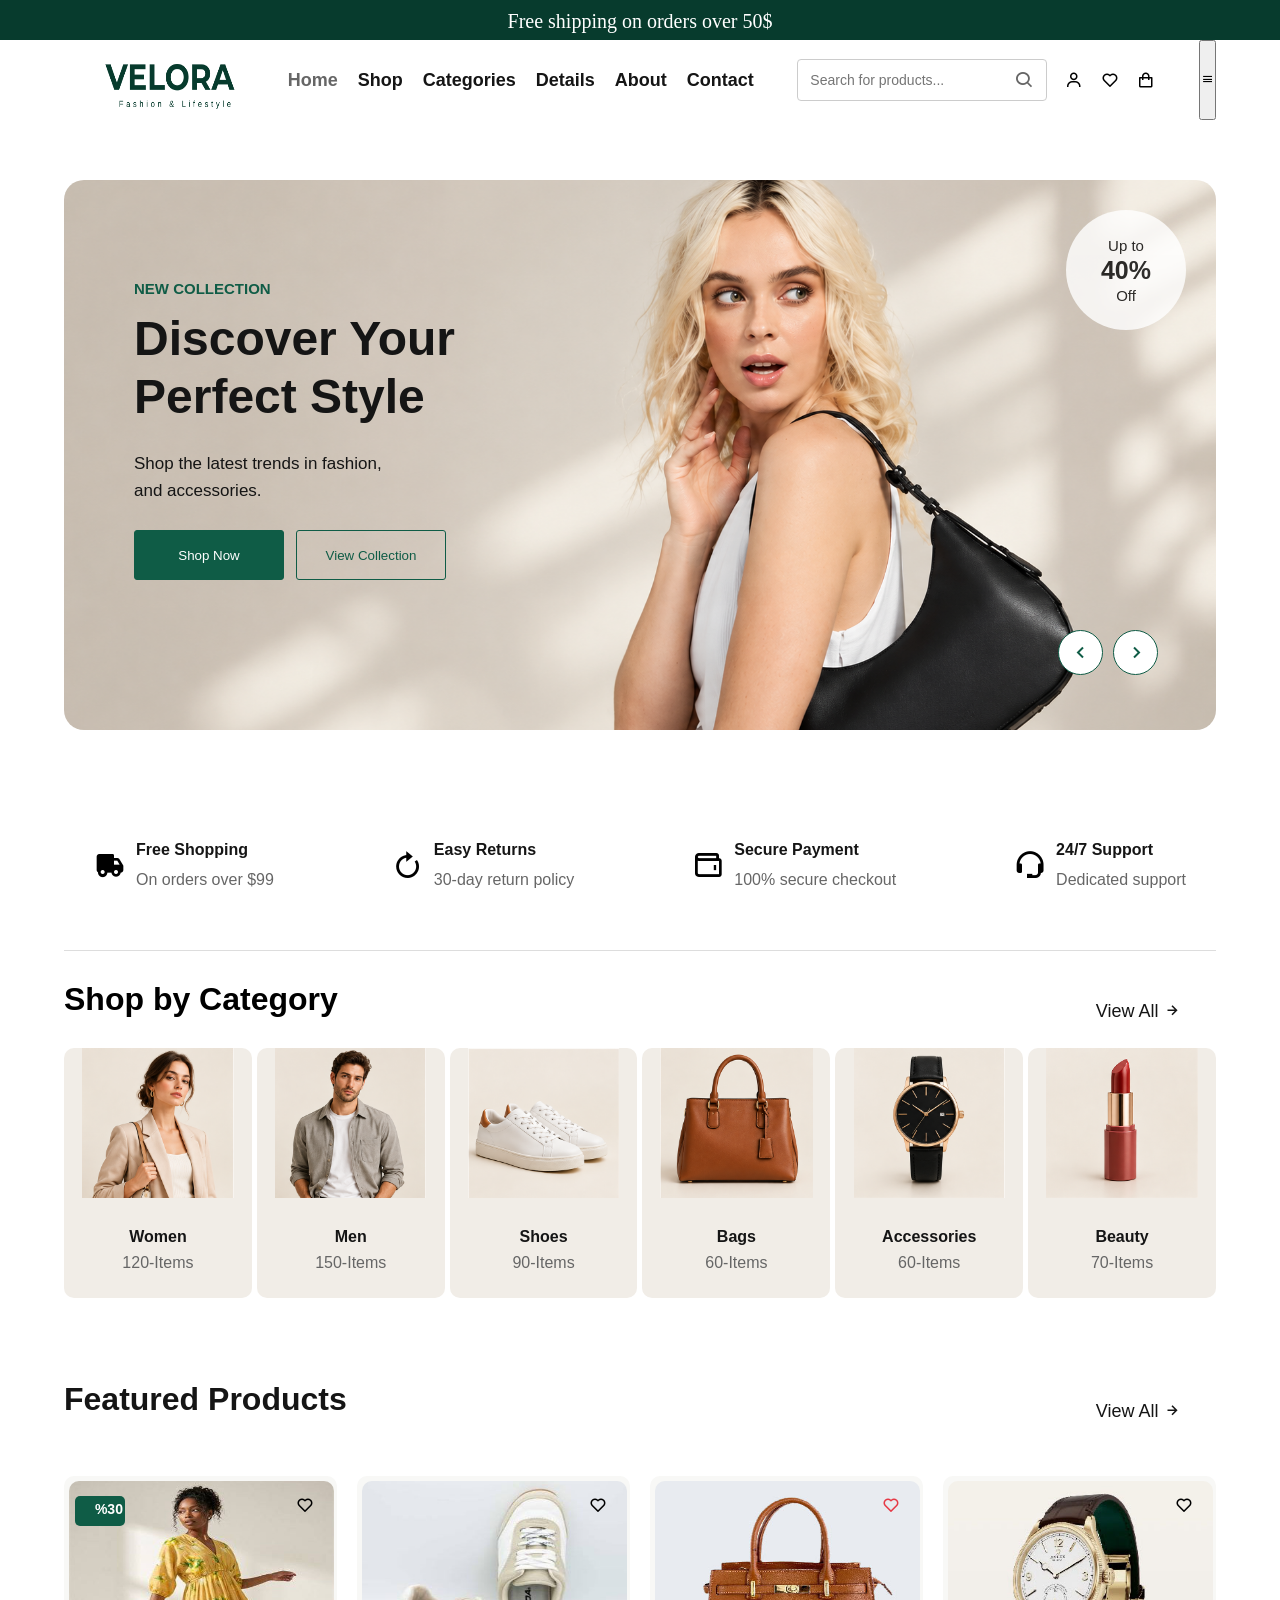
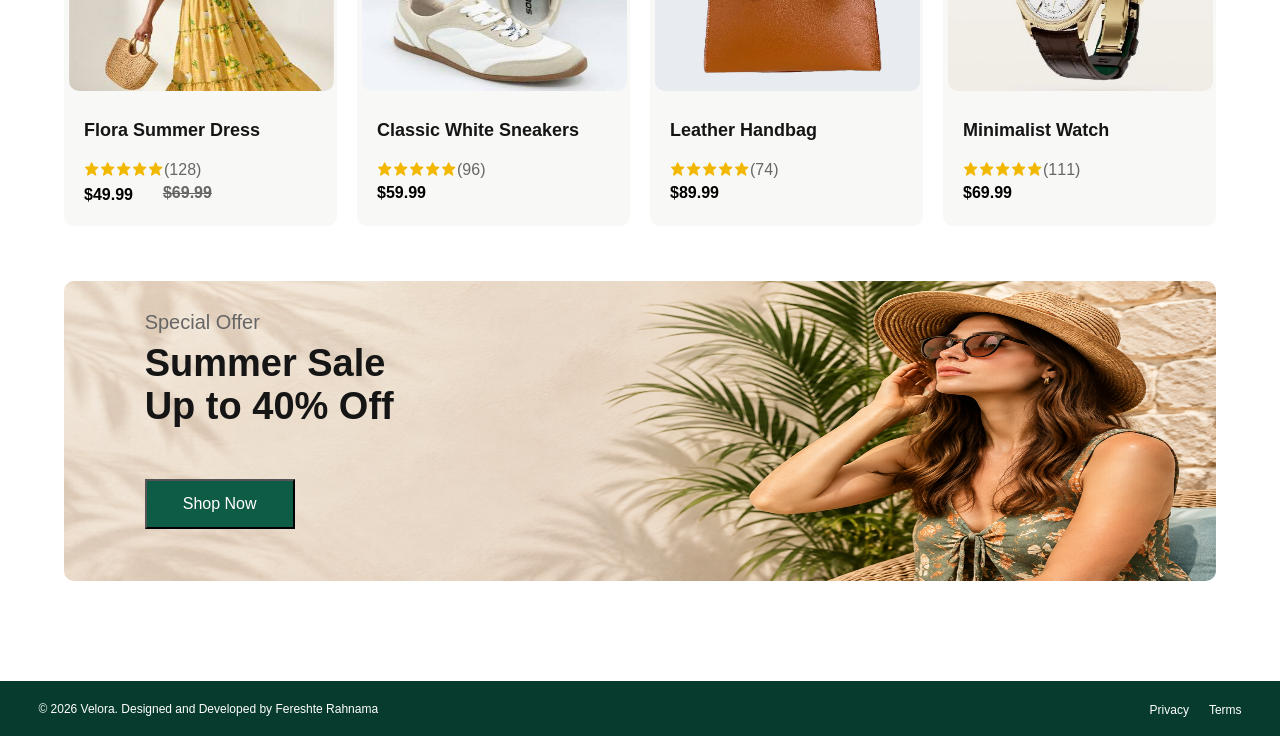
==== index.html @ a1ba2279 "update" ====
<!DOCTYPE html>
<html lang="en">
<head>
    <meta charset="UTF-8">
    <meta name="viewport" content="width=device-width, initial-scale=1.0">
    <link href='https://unpkg.com/boxicons@2.1.4/css/boxicons.min.css' rel='stylesheet'>
    <link rel="stylesheet" href="css/style.css">
    <title>🛍️ Velora</title>
</head>
<body>
    <!-- start header section -->
    <header>
        <p>Free shipping on orders over 50$</p>
    </header>
    <!-- end header section -->

    <!-- start navbar section -->
    <nav>
        <img src="./assets/images/logo.png" alt="logo.png">
        <ul>
            <li class="home"><a href="#">Home</a></li>
            <li><a href="#">Shop</a></li>
            <li><a href="#">Categories</a></li>
            <li><a href="#">Details</a></li>
            <li><a href="#">About</a></li>
            <li><a href="#">Contact</a></li>
        </ul>
        <div class="icons">
            <div class="search-icon">
                <input type="text" placeholder="Search for products...">
                <i class='bx bx-search'></i>
            </div>
    <i class='bx bx-user'></i>
    <i class='bx bx-heart'></i>
    <i class='bx bx-shopping-bag'></i>
</div>
    <button class="menu-toggle" aria-label="Open menu">
        <i class='bx bx-menu'></i>
    </button>
    </nav>
    <!-- end navbar section -->
<!-- start banner section -->
<section class="banner">

    <div  class="active">
            <img src="./assets/images/fashion_banner_2_624x321.png"
                 alt="fashion_banner">
                <p>NEW COLLECTION</p>
                <h1>
                    Discover Your<br>
                    Perfect Style
                </h1>
                <span>
                    Shop the latest trends in fashion,<br>
                    and accessories.
                </span>

                <div class="banner-button">
                    <button>Shop Now</button>
                    <button>View Collection</button>
                </div>
            <div class="banner-off">
                <span>Up to</span>
                <h1>40%</h1>
                <span>Off</span>
            </div>
        </div>
<!-- slide 2 -->
 <div>
            <img src="./assets/images/summer collection.png"
                 alt="summer collection">
                <p>NEW SEASON</p>
                <h1>
                    Summer, Styled<br>
                    Your Way
                </h1>
                <span>
                    Discover fresh looks for every sunny moment.
                </span>

                <div class="banner-button">
                    <button>Shop Collection</button>
                    <button>Explore More</button>
                </div>
            <div class="banner-off">
                <span>Up to</span>
                <h1>40%</h1>
                <span>Off</span>
            </div>
        </div>
        <!-- Slide 3 -->
<div>
            <img src="./assets/images/arrival-pic.png"
                 alt="banner-image-pic">
                <p>JUST IN</p>
                <h1>
                    Meet Your<br>
                    New Favorites
                </h1>
                <span>
                    New styles. Fresh possibilities.
                </span>

                <div class="banner-button">
                    <button>Shop New Arrivals</button>
                    <button>Explore Collection</button>
                </div>
            <div class="banner-off">
                <span>Up to</span>
                <h1>40%</h1>
                <span>Off</span>
            </div>
        </div>
        <div class="banner-arrows">
    <button class="prev">
        <i class='bx bx-chevron-left'></i>
    </button>

    <button class="next">
        <i class='bx bx-chevron-right'></i>
    </button>
</div>
</section>
<!-- end banner section -->

<!-- start policy section -->
<section class="policy">
     
    <div class="policy-options">
        <i class='bx bxs-truck'></i>
        <div>
        <h4>Free Shopping</h4>
        <p>On orders over $99</p>
        </div>
    </div>

    <div class="policy-options">
            <i class='bx bx-revision'></i>
            <div>
        <h4>Easy Returns</h4>
        <p>30-day return policy</p>
            </div>

    </div>

    <div class="policy-options">
            <i class='bx bx-wallet'></i>
            <div>
        <h4>Secure Payment</h4>
        <p>100% secure checkout</p>
            </div>

    </div>
  
    <div class="policy-options">
          <i class='bx bx-support'></i>
          <div>
        <h4>24/7 Support</h4>
        <p>Dedicated support</p>
          </div>
    </div>
</section>
<hr class="policy-hr">
<!-- end policy section -->

<!-- start shop-category section -->
 <section class="shop-category">
            <h2>Shop by Category</h2>
            <p>View All</p>
            <i class='bx bx-right-arrow-alt'></i>
    <div class="shop-category-features">
        <div class="shop-category-cards">
            <img src="/assets/images/woman-pic.png" alt="woman-pic">
            <h4>Women</h4>
            <p>120-Items</p>
        </div>
        <div class="shop-category-cards">
            <img src="/assets/images/man-pic.png" alt="man-pic">
            <h4>Men</h4>
            <p>150-Items</p>
        </div>
        <div class="shop-category-cards">
            <img src="/assets/images/shoes-pic.png" alt="shoes-pic">
            <h4>Shoes</h4>
            <p>90-Items</p>
        </div>
        <div class="shop-category-cards">
            <img src="/assets/images/bag-pic.png" alt="bag-pic">
            <h4>Bags</h4>
            <p>60-Items</p>
        </div>
        <div class="shop-category-cards">
            <img src="/assets/images/watch-pic.png" alt="watch-pic">
            <h4>Accessories</h4>
            <p>60-Items</p>
        </div>
        <div class="shop-category-cards">
            <img src="/assets/images/lip-stick-pic.png" alt="lip-stick-pic">
            <h4>Beauty</h4>
            <p>70-Items</p>
        </div>
    </div>
 </section>
<!-- end shop-category section  -->

<!-- start featured products -->
<section class="featured-products">
    <h2>Featured Products</h2>
    <p>View All</p>
    <i class='bx bx-right-arrow-alt'></i>
    <div class="featured-products-option">
        <div class="featured-products-cards">
            <img src="./assets/images/floral_summer_dress.jpg" alt="floral_summer_dress">
            <div class="featured-card-heart">
                <i class='bx bx-heart'></i>
            </div>
            <div class="featured-card-off">
                <h4>%30</h4>
            </div>
            <h3>Flora Summer Dress</h3>
            <span class="rating">
                <i class='bx bxs-star'></i>
                <i class='bx bxs-star'></i>
                <i class='bx bxs-star'></i>
                <i class='bx bxs-star'></i>
                <i class='bx bxs-star'></i>
                <p>(128)</p>
            </span>
            <h4>$49.99
                <span>$69.99</span>
            </h4>
            
        </div>
        <div class="featured-products-cards">
            <img src="./assets/images/classic_white_sneakers.jpg" alt="classic_white_sneakers">
            <div class="featured-card-heart">
                <i class='bx bx-heart'></i>
            </div>
            <h3>Classic White Sneakers</h3>
            <span class="rating">
                <i class='bx bxs-star'></i>
                <i class='bx bxs-star'></i>
                <i class='bx bxs-star'></i>
                <i class='bx bxs-star'></i>
                <i class='bx bxs-star'></i>
                <p>(96)</p>
            </span>
            <h4>$59.99</h4>
        </div>
        <div class="featured-products-cards">
            <img src="./assets/images/leather_handbag.jpg" alt="leather_handbag">
            <div class="featured-card-heart">
                <i class='bx bx-heart'></i>
            </div>
            <h3>Leather Handbag</h3>
            <span class="rating">
                <i class='bx bxs-star'></i>
                <i class='bx bxs-star'></i>
                <i class='bx bxs-star'></i>
                <i class='bx bxs-star'></i>
                <i class='bx bxs-star'></i>
                <p>(74)</p>
            </span>
            <h4>$89.99</h4>
        </div>
        <div class="featured-products-cards">
            <img src="./assets/images/minimalist_watch.jpg" alt="minimalist_watch">
            <div class="featured-card-heart">
                <i class='bx bx-heart'></i>
            </div>
            <h3>Minimalist Watch</h3>
            <span class="rating">
                <i class='bx bxs-star'></i>
                <i class='bx bxs-star'></i>
                <i class='bx bxs-star'></i>
                <i class='bx bxs-star'></i>
                <i class='bx bxs-star'></i>
                <p>(111)</p>
            </span>
            <h4>$69.99</h4>
        </div>
    </div>
</section>
<!-- end featured products -->

<!-- start middle banner section -->
<section class="middle-banner">
    <div class="middle-banner-option">
        <img src="./assets/images/summer-sale-woman.png" alt="summer-sale-woman">
        <p>Special Offer</p>
        <h2>
            Summer Sale<br>
            Up to 40% Off
        </h2>
        <button>Shop Now</button>
    </div>
</section>
<!-- end middle banner section -->

<!-- start final section -->

    <div class="final-section">
      <p>© 2026 Velora. Designed and Developed by Fereshte Rahnama</p>
      <ul>
        <li><a href="">Privacy</a></li>
        <li><a href="">Terms</a></li>
      </ul>
    </div>
<!-- end final section -->








<script src="./js/script.js"></script>
</body>
</html>
---- css/style.css ----
/* start normalization */
*{
    margin: 0;
    padding: 0;
    box-sizing:border-box;
    list-style: none;
  text-decoration: none;
  scroll-behavior: smooth;
}
:root {
    --primary: #0F5C46;
    --dark-green: #073B2D;
    --text: #151515;
    --white: #FFFFFF;
    --background: #F8F8F6;
    --border: #E5E5E2;
    --text-light: #666666;
    --card-bg: #F1EDE7;
    --star: #F2B800;
    --light-green: #E8F2EE;
    --transitionEl: all 0.3s ease;
}
body {
    font-family: 'Poppins', sans-serif;
}
/* end normalization */

/*start header  */
header{
    height: 40px;
    background-color: var(--dark-green);
}
header p{
    color: var(--white);
    text-align: center;
    padding-top: 10px;
    font-size: 20px;
    font-family: 'Playfair Display', serif;
}
/* end header */

/* start navbar */
nav{
    max-width: 100%;
    height: 80px;
    display: flex;
    justify-content: space-between;
    padding: 0 5%;
    z-index: 10000;
}
nav img{
    width: 150px;
    height: 60px;
    color: var(--dark-green);
        margin:15px 30px;
}
nav ul{
    display: flex;
    gap: 20px;
    align-items: center;
}
.home a{
    color: var(--text-light);
}
nav ul li a{
    color: var(--text);
    font-weight: bold;
    transition: var(--transitionEl);
    font-size: 18px;
}
nav ul li a:hover{
    color: var(--primary);
}
.icons{
    display: flex;
    align-items: center;
    gap: 18px;
    margin: 0 30px;
    font-size: 18px;
}
.search-icon {
    width: 250px;
    height: 42px;
    border: 1px solid #ccc;
    border-radius: 4px;
    display: flex;
    align-items: center;
    padding: 0 12px;
}

.search-icon input {
    width: 100%;
    height: 100%;
    border: none;
    outline: none;
    background: transparent;
    font-family: 'Poppins', sans-serif;
    font-size: 14px;
}

.search-icon i {
    font-size: 20px;
    flex-shrink: 0;
    color: var(--text-light);
}
/* end navbar */

/* start banner section */
.banner {
    width: 90%;
    height: 550px;
    margin: 60px auto;
    position: relative;
}
.banner > div:not(.banner-arrows) {
    width: 100%;
    height: 100%;
    position: absolute;
    top: 0;
    left: 0;
    border-radius: 20px;
    overflow: hidden;
}
.banner > div:not(.banner-arrows) {
    width: 100%;
    height: 100%;
    position: absolute;
    top: 0;
    left: 0;
    border-radius: 20px;
    overflow: hidden;

    visibility: hidden;
    opacity: 0;
    transition: opacity 0.5s ease;
}
.banner > div:not(.banner-arrows).active {
    visibility: visible;
    opacity: 1;
}
.banner img {
    width: 100%;
    height: 100%;
    display: block;
    object-fit: cover;
    object-position: center;
}
.banner > div:nth-child(1) img {
    object-position: 65% center;
}
.banner > div:nth-child(2) img {
    object-position: center center;
}
.banner > div:nth-child(3) img {
    object-position: center center;
}
.banner > div:not(.banner-arrows) > p {
    position: absolute;
    top: 100px;
    left: 70px;
    margin: 0;
    color: var(--primary);
    font-size: 15px;
    font-weight: 600;
    z-index: 2;
}
.banner > div:not(.banner-arrows) > h1 {
    position: absolute;
    top: 130px;
    left: 70px;
    margin: 0;
    color: var(--text);
    font-size: 48px;
    line-height: 1.2;
    z-index: 2;
}
.banner > div:not(.banner-arrows) > span {
    position: absolute;
    top: 270px;
    left: 70px;
    margin: 0;
    color: var(--text);
    font-size: 17px;
    line-height: 1.6;
    z-index: 2;
}
.banner-button {
    position: absolute;
    top: 350px;
    left: 70px;
    display: flex;
    gap: 12px;
    z-index: 2;
}
.banner-button button {
    width: 150px;
    height: 50px;
    cursor: pointer;
    font-family: 'Poppins', sans-serif;
    transition: var(--transitionEl);
}
.banner-button button:first-child {
    background-color: var(--primary);
    color: var(--white);
    border: 1px solid var(--primary);
    border-radius: 3px;
}
.banner-button button:last-child {
    background-color: transparent;
    color: var(--primary);
    border: 1px solid var(--primary);
    border-radius: 3px;
}
.banner-button button:first-child:hover {
    background-color: var(--dark-green);
}
.banner-button button:last-child:hover {
    background-color: var(--primary);
    color: var(--white);
}
.banner-off {
    width: 120px !important;
    height: 120px !important;
    position: absolute !important;
    top: 30px !important;
    right: 30px !important;
    left: auto !important;
    margin: 0 !important;
    padding: 0 !important;
    border-radius: 50% !important;
    display: flex;
    flex-direction: column;
    justify-content: center;
    align-items: center;
    background-color: white;
    opacity: .8;
    z-index: 5;
}
.banner-off span {
    margin: 0 !important;
    padding: 0 !important;
    font-size: 15px;
    line-height: 1;
}
.banner-off h1 {
    margin: 5px 0 !important;
    padding: 0 !important;
    font-size: 25px;
    line-height: 1;
}
.banner-arrows {
    position: absolute;
    bottom: 10%;
    right: 5%;
    display: flex;
    gap: 10px;
    z-index: 10;
}
.banner-arrows button {
    width: 45px;
    height: 45px;
    display: flex;
    justify-content: center;
    align-items: center;
    background-color: var(--white);
    color: var(--primary);
    border: 1px solid var(--primary);
    border-radius: 50%;
    cursor: pointer;
    transition: var(--transitionEl);
}
.banner-arrows button i {
    font-size: 24px;
}
.banner-arrows button:hover {
    background-color: var(--primary);
    color: var(--white);
}
.banner img.active{
visibility: visible !important;
opacity: 1 !important;
}
/* end banner section */

/* start policy section */
.policy{
    height: 150px;
        display: flex;
    justify-content: space-between;
    align-items: center;
    gap: 10px;
    margin: 10px 5%;
    line-height: 30px;
    padding: 0 30px;
}
.policy-options{
    display: flex;
    align-items: center;
    gap: 10px;
}
.policy-options i{
font-size: 32px;
}
.policy-options h4{
    margin: 0;
    color: var(--text);
}
.policy-options p{
    margin: 0;
    color: var(--text-light);
}
.policy-hr{
    margin: 0 5%;
    /* opacity: .7; */
    border: none;
    border-top: 1px solid #ddd;
}
/* end policy section */

/* start shop-category section  */
.shop-category{
    height: 400px;
    margin: 0 5%;
    position: relative;
}
.shop-category >p{
    position: absolute;
    right: 5%;
    top: 20px;
    cursor: pointer;
    font-size: 18px;
    color: var(--text);
    transition: var(--transitionEl);
}
.shop-category >i{
    position: absolute;
    right: 3%;
    top: 20px;
    cursor: pointer;
    font-size: 18px;
    color: var(--text);
    transition: var(--transitionEl);
}
.shop-category>p:hover,
.shop-category>i:hover{
    color: var(--primary);
}
.shop-category h2{
    margin: 30px 0;
    font-size: 32px;
}
.shop-category-features{
    display: flex;
    justify-content: space-between;
    gap: 5px;
    
}
.shop-category-cards{
    background-color: var(--card-bg);
    width: 190px;
    height: 250px;
    border-radius: 10px;
    overflow: hidden;
    transition: var(--transitionEl);
}
.shop-category-cards:hover{
    transform: translateY(-8px);
    box-shadow: 0 10px 25px rgba(0, 0, 0, 0.15);
}
.shop-category-cards img{
    width: 100%;
    height: 150px;
    display: block;
    object-fit: contain;
    object-position: center top;
}
.shop-category-cards h4{
    margin: 30px 10px 0;
    text-align: center;
    color: var(--text);
}
.shop-category-cards p{
    margin: 8px 10px 0;
    text-align: center;
    color: var(--text-light);
}
/* end shop-category section */

/* start feature products section */
.featured-products{
    height: 500px;
    margin: 0 5%;
    position: relative;
}
.featured-products h2{
    font-size: 32px;
    color: var(--text);
}
.featured-products >p{
    position: absolute;
    right: 5%;
    top:20px;
    font-size: 18px;
    color: var(--text);
    cursor: pointer;
    transition: var(--transitionEl);
}
.featured-products >i{
    position: absolute;
    right: 3%;
    top: 20px;
    font-size: 18px;
    cursor: pointer;
    color: var(--text);
    transition: var(--transitionEl);
}
.featured-products-option{
    display: flex;
    justify-content: space-between;
    gap: 20px;
}
.featured-products-cards{
    width: 300px;
    height: 350px;
    background-color: var(--background);
    margin: 5% 0;
    border-radius: 10px;
    overflow: hidden;
    position: relative;
}
.featured-products-cards img{
    width: 97%;
    height: 60%; 
    margin: 5px;
    border-radius: 10px;
    transition: var(--transitionEl);
}
.featured-card-off{
    position: absolute;
    top: 20px;
    left: 4%;
    background-color:var(--primary);
    width: 50px;
    height: 30px;
    text-align: center;
    padding-top: 5px;
    border-radius: 5px;
    font-size: 14px;
    color: var(--white);
}
.featured-card-heart >i{
    position: absolute;
    top: 20px;
    left: 85%;
    font-size: 18px;
}
.featured-products-cards:nth-child(3) .featured-card-heart i {
    color: #e63946;
}
.featured-products-cards h3{
    margin: 20px;
    font-size: 18px;
    color: var(--text);
}
.featured-products-cards span{
    display: flex;
    color:var(--star);
    margin-left: 20px;
    margin-bottom: 5px;
}
.rating p{
    color: var(--text-light);
}
.featured-products-cards h4{
    margin-left: 20px;
    display: flex;
    align-items: center;
    gap:10px;
}
.featured-products-cards h4 span{
    color: var(--text-light);
    text-decoration: line-through;
}
.featured-products-cards:hover{
    transform: translateY(-8px);
    box-shadow: 0 10px 25px rgba(0, 0, 0, 0.15);
}
.featured-products-cards:hover img{
    transform: scaleX(1.05);
}
/* end feature products section */

/* start middle banner */
.middle-banner{
    height: 400px;
}
.middle-banner-option{
    margin: 0 5%;
    position: relative;
}
.middle-banner-option img{
    width: 100%;
    height: 300px;
    overflow: hidden;
    border-radius: 10px;
}
.middle-banner-option p{
    position: absolute;
    top: 10%;
    left: 7%;
    font-size: 20px;
    color: var(--text-light);
}
.middle-banner-option h2{
    position: absolute;
    top: 20%;
    left: 7%;
    font-size: 38px;
    color: var(--text);
}
.middle-banner-option button{
    position: absolute;
    top:65%;
    left: 7%;
    width: 150px;
    height: 50px;
    background-color: var(--primary);
    color: var(--white);
    font-size: 16px;
    transition: var(--transitionEl);
    cursor: pointer;
}
.middle-banner-option button:hover{
    background-color: var(--dark-green);
    transform: translateY(-1px);
}
/* end middle banner */

/* start final section */
.final-section{
    min-height: 55px;
    background-color: var(--dark-green);
    display: flex;
    justify-content: space-between;
    align-items: center;
    padding: 0 3%;
}
.final-section p{
    color: var(--white);
    font-size: 12px;
}
.final-section ul{
    display: flex;
    gap:20px;
    padding: 0;
    margin: 0;
}
.final-section a{
    color: var(--white);
    cursor: pointer;
    font-size: 12px;
    text-decoration: none;
    transition: var(--transitionEl);
}
.final-section a:hover{
   color:#14c08f;
}
/* end final section */
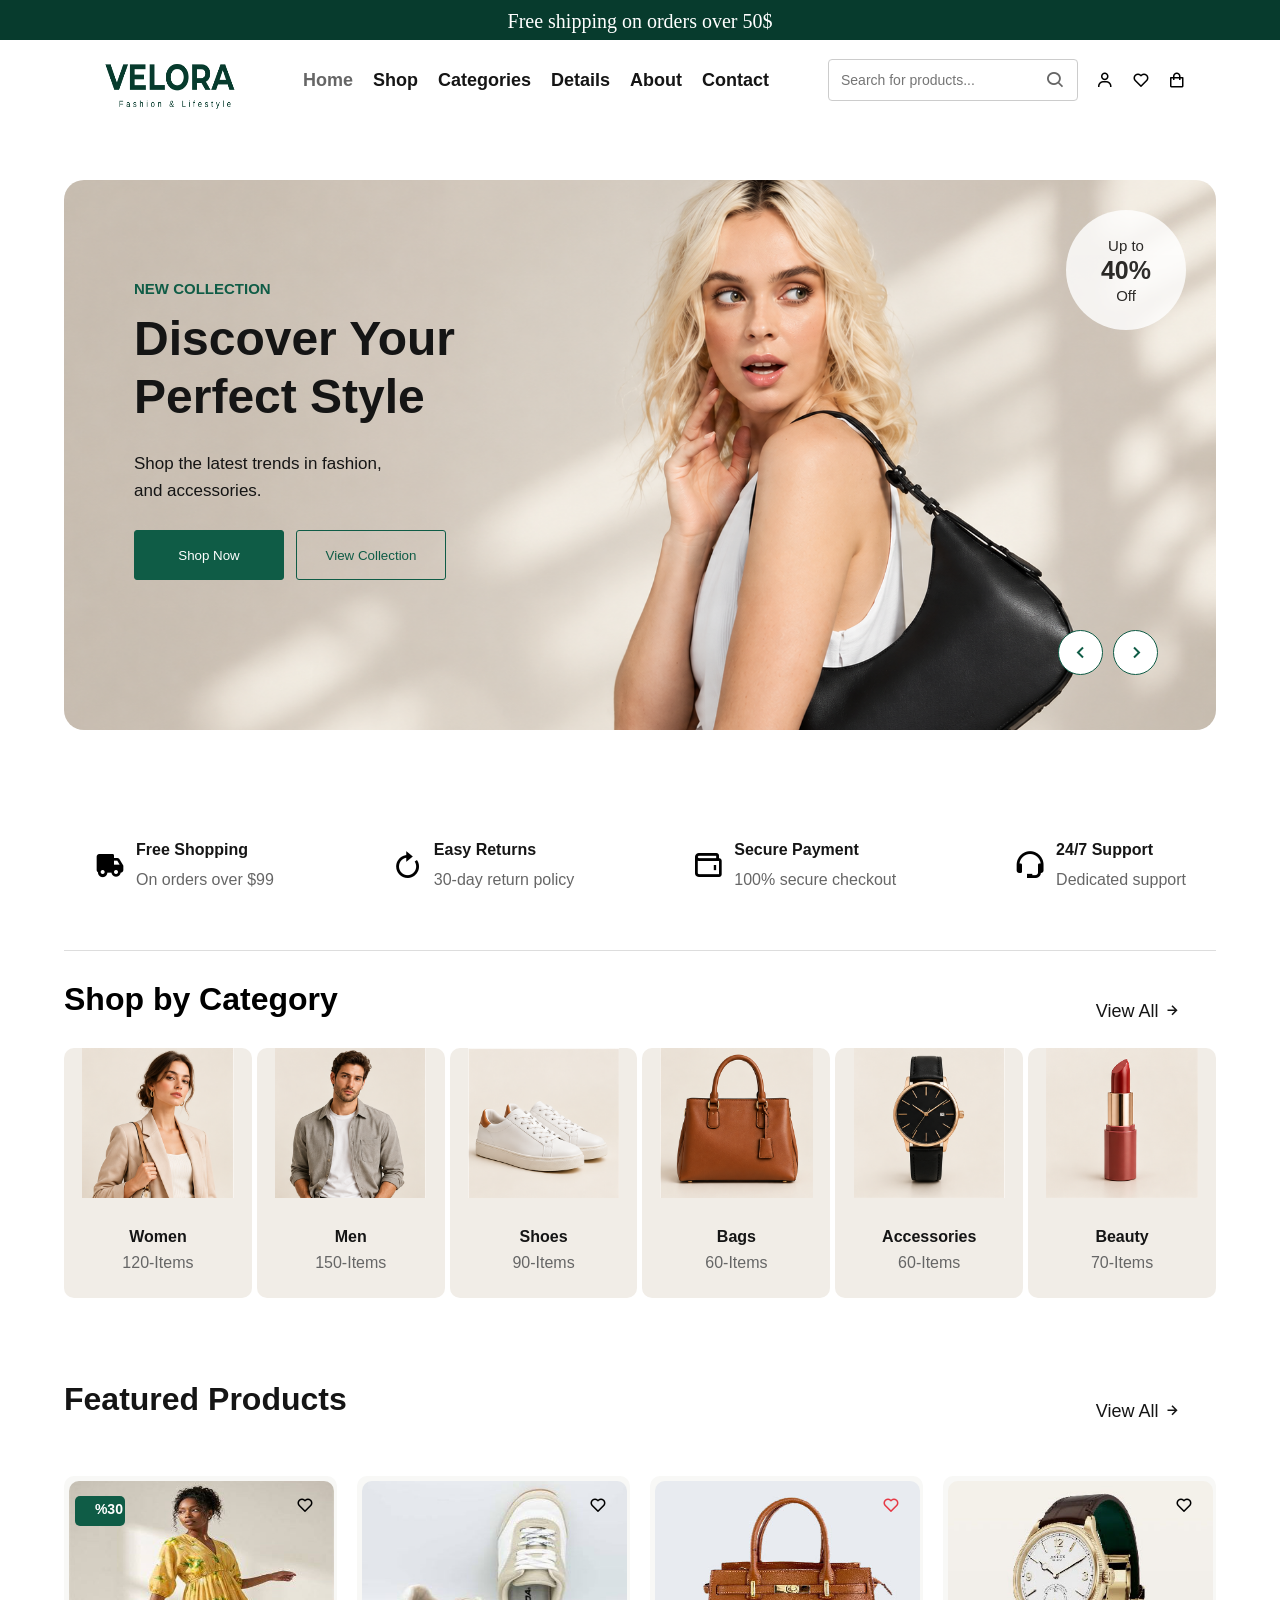
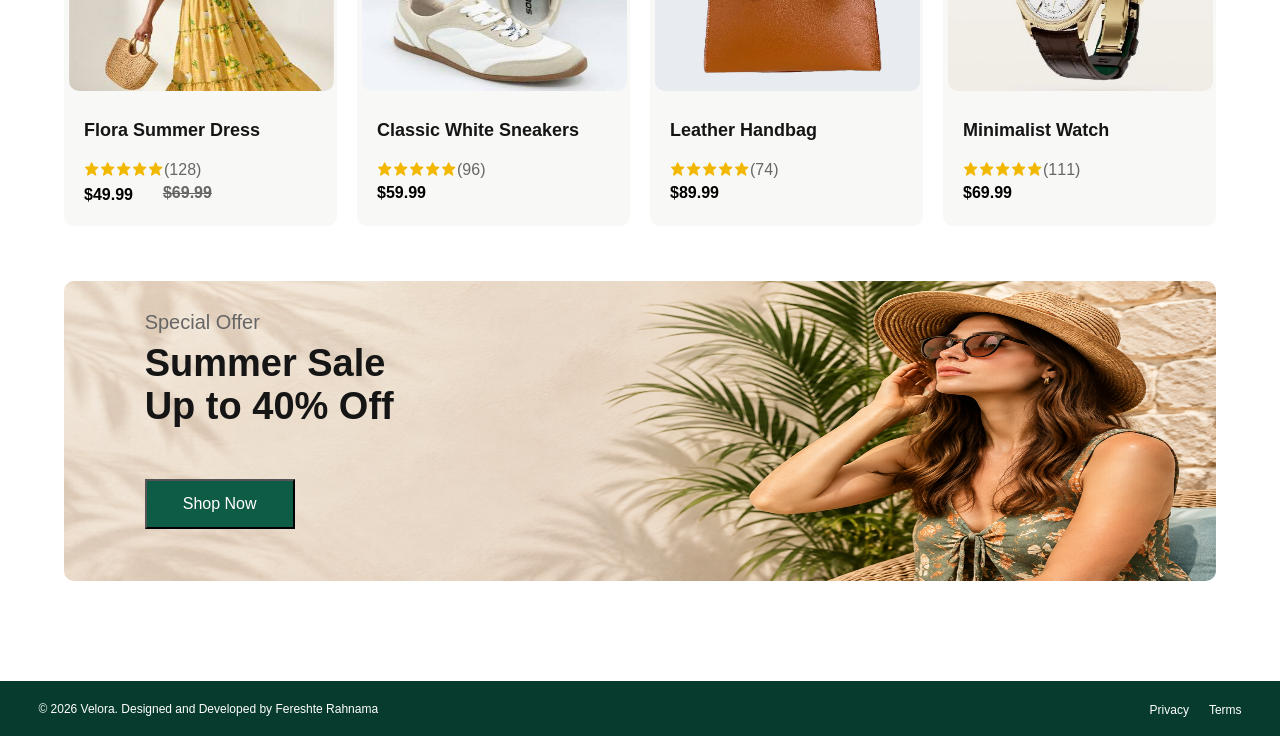
==== commit 70cca0a1: "create navbar and style for shop page" ====
--- a/index.html
+++ b/index.html
@@ -19,7 +19,7 @@
         <img src="./assets/images/logo.png" alt="logo.png">
         <ul>
             <li class="home"><a href="#">Home</a></li>
-            <li><a href="#">Shop</a></li>
+            <li><a href="shop.html">Shop</a></li>
             <li><a href="#">Categories</a></li>
             <li><a href="#">Details</a></li>
             <li><a href="#">About</a></li>
--- a/css/style.css
+++ b/css/style.css
@@ -52,7 +52,7 @@
     width: 150px;
     height: 60px;
     color: var(--dark-green);
-        margin:15px 30px;
+    margin:15px 30px;
 }
 nav ul{
     display: flex;
@@ -77,6 +77,9 @@
     gap: 18px;
     margin: 0 30px;
     font-size: 18px;
+}
+.menu-toggle {
+    display: none;
 }
 .search-icon {
     width: 250px;
@@ -120,16 +123,6 @@
     left: 0;
     border-radius: 20px;
     overflow: hidden;
-}
-.banner > div:not(.banner-arrows) {
-    width: 100%;
-    height: 100%;
-    position: absolute;
-    top: 0;
-    left: 0;
-    border-radius: 20px;
-    overflow: hidden;
-
     visibility: hidden;
     opacity: 0;
     transition: opacity 0.5s ease;
@@ -276,10 +269,6 @@
     background-color: var(--primary);
     color: var(--white);
 }
-.banner img.active{
-visibility: visible !important;
-opacity: 1 !important;
-}
 /* end banner section */
 
 /* start policy section */
@@ -362,6 +351,7 @@
     border-radius: 10px;
     overflow: hidden;
     transition: var(--transitionEl);
+    cursor: pointer;
 }
 .shop-category-cards:hover{
     transform: translateY(-8px);
@@ -427,6 +417,7 @@
     border-radius: 10px;
     overflow: hidden;
     position: relative;
+    cursor: pointer;
 }
 .featured-products-cards img{
     width: 97%;
@@ -567,6 +558,729 @@
 }
 /* end final section */
 
+/***************************RESPONSIVE DESIGN ***************************/
+/* ***********************769px - 1199px ****************************** */
+@media (min-width: 769px) and (max-width: 1199px) {
+
+    header {
+        height: 38px;
+    }
+    header p {
+        font-size: 17px;
+        padding-top: 9px;
+    }
+    nav {
+        height: 75px;
+        padding: 0 3%;
+    }
+    nav img {
+        width: 125px;
+        height: 50px;
+        margin: 12px 15px;
+    }
+    nav ul {
+        gap: 12px;
+    }
+    nav ul li a {
+        font-size: 14px;
+    }
+    .icons {
+        gap: 12px;
+        margin: 0 10px;
+        font-size: 17px;
+    }
+    .search-icon {
+        width: 180px;
+        height: 38px;
+        padding: 0 9px;
+    }
+    .search-icon input {
+        font-size: 12px;
+    }
+    .search-icon i {
+        font-size: 18px;
+    }
+    .menu-toggle {
+        display: none;
+    }
+    .banner {
+        width: 94%;
+        height: 430px;
+        margin: 40px auto;
+    }
+    .banner > div:not(.banner-arrows) > p {
+        top: 65px;
+        left: 45px;
+        font-size: 13px;
+    }
+    .banner > div:not(.banner-arrows) > h1 {
+        top: 90px;
+        left: 45px;
+        font-size: 36px;
+    }
+    .banner > div:not(.banner-arrows) > span {
+        top: 190px;
+        left: 45px;
+        font-size: 14px;
+        line-height: 1.5;
+    }
+    .banner-button {
+        top: 260px;
+        left: 45px;
+        gap: 10px;
+    }
+    .banner-button button {
+        width: 125px;
+        height: 44px;
+        font-size: 13px;
+    }
+    .banner-off {
+        width: 95px !important;
+        height: 95px !important;
+        top: 25px !important;
+        right: 25px !important;
+    }
+    .banner-off span {
+        font-size: 12px;
+    }
+    .banner-off h1 {
+        font-size: 21px;
+    }
+    .banner-arrows {
+        bottom: 7%;
+        right: 4%;
+        gap: 8px;
+    }
+    .banner-arrows button {
+        width: 40px;
+        height: 40px;
+    }
+    .banner-arrows button i {
+        font-size: 21px;
+    }
+    .policy {
+        height: auto;
+        margin: 20px 4%;
+        padding: 20px 10px;
+        gap: 20px;
+    }
+    .policy-options {
+        gap: 8px;
+    }
+    .policy-options i {
+        font-size: 27px;
+    }
+    .policy-options h4 {
+        font-size: 13px;
+    }
+    .policy-options p {
+        font-size: 11px;
+        line-height: 1.4;
+    }
+    .policy-hr {
+        margin: 0 4%;
+    }
+    .shop-category {
+        height: auto;
+        margin: 0 4%;
+        padding-bottom: 50px;
+    }
+    .shop-category h2 {
+        font-size: 27px;
+        margin: 25px 0;
+    }
+    .shop-category > p,
+    .shop-category > i {
+        top: 15px;
+        font-size: 15px;
+    }
+    .shop-category-features {
+        display: grid;
+        grid-template-columns: repeat(3, 1fr);
+        gap: 20px;
+    }
+    .shop-category-cards {
+        width: 100%;
+        height: 230px;
+    }
+    .shop-category-cards img {
+        height: 135px;
+    }
+    .shop-category-cards h4 {
+        margin-top: 20px;
+        font-size: 15px;
+    }
+    .shop-category-cards p {
+        font-size: 12px;
+        margin-top: 6px;
+    }
+    .featured-products {
+        height: auto;
+        margin: 0 4%;
+        padding-bottom: 50px;
+    }
+    .featured-products h2 {
+        font-size: 27px;
+    }
+    .featured-products > p,
+    .featured-products > i {
+        top: 15px;
+        font-size: 15px;
+    }
+    .featured-products-option {
+        display: grid;
+        grid-template-columns: repeat(2, 1fr);
+        gap: 25px;
+    }
+    .featured-products-cards {
+        width: 100%;
+        height: 350px;
+        margin: 25px 0 0;
+    }
+    .featured-products-cards img {
+        width: calc(100% - 10px);
+        height: 60%;
+    }
+    .featured-products-cards h3 {
+        margin: 15px;
+        font-size: 16px;
+    }
+    .featured-products-cards span {
+        margin-left: 15px;
+        font-size: 13px;
+    }
+    .featured-products-cards h4 {
+        margin-left: 15px;
+        font-size: 15px;
+    }
+    .middle-banner {
+        height: auto;
+        margin-bottom: 40px;
+    }
+    .middle-banner-option {
+        margin: 0 4%;
+    }
+    .middle-banner-option img {
+        width: 100%;
+        height: 260px;
+        object-fit: cover;
+    }
+    .middle-banner-option p {
+        top: 9%;
+        left: 6%;
+        font-size: 16px;
+    }
+    .middle-banner-option h2 {
+        top: 19%;
+        left: 6%;
+        font-size: 30px;
+    }
+    .middle-banner-option button {
+        top: 65%;
+        left: 6%;
+        width: 125px;
+        height: 43px;
+        font-size: 14px;
+    }
+    .final-section {
+        min-height: 55px;
+        padding: 10px 3%;
+    }
+    .final-section p,
+    .final-section a {
+        font-size: 10px;
+    }
+    .final-section ul {
+        gap: 15px;
+    }
+}
+/* ********************************max-width: 768px*******************************/
+@media (max-width: 768px) {
+
+    header {
+        height: 35px;
+    }
+    header p {
+        font-size: 14px;
+        padding-top: 8px;
+    }
+    nav {
+        height: 70px;
+        padding: 0 5%;
+        position: relative;
+        align-items: center;
+    }
+    nav img {
+        width: 105px;
+        height: auto;
+        margin: 0;
+    }
+    nav ul {
+        display: none;
+        position: absolute;
+        top: 70px;
+        right: 5%;
+        width:50%;
+        padding: 15px 0;
+        background-color: var(--primary);
+        flex-direction: column;
+        align-items: center;
+        gap: 0;
+        border-radius: 10px;
+        box-shadow: 0 8px 25px rgba(0, 0, 0, 0.12);
+        z-index: 10000;
+    }
+    nav ul.active {
+        display: flex;
+    }
+    nav ul li {
+        width: 100%;
+        text-align: center;
+    }
+    nav ul li a {
+        display: block;
+        padding: 12px;
+        font-size: 14px;
+        color: var(--white);
+    }
+    .home a{
+        color: var(--white);
+    }
+    .icons {
+        margin: 0;
+        gap: 12px;
+        font-size: 19px;
+    }
+    .search-icon {
+        display: none;
+    }
+    .menu-toggle {
+        display: flex;
+        justify-content: center;
+        align-items: center;
+        width: 38px;
+        height: 38px;
+        margin-left: 5px;
+        background-color: transparent;
+        border: 1px solid var(--primary);
+        border-radius: 5px;
+        color: var(--primary);
+        cursor: pointer;
+    }
+    .menu-toggle i {
+        font-size: 24px;
+    }
+    .banner {
+        width: 92%;
+        height: 430px;
+        margin: 30px auto;
+    }
+    .banner > div:not(.banner-arrows) > p {
+        top: 50px;
+        left: 25px;
+        font-size: 11px;
+    }
+    .banner > div:not(.banner-arrows) > h1 {
+        top: 75px;
+        left: 25px;
+        font-size: 29px;
+        line-height: 1.2;
+    }
+    .banner > div:not(.banner-arrows) > span {
+        top: 155px;
+        left: 25px;
+        width: 220px;
+        font-size: 12px;
+        line-height: 1.5;
+    }
+    .banner-button {
+        top: 220px;
+        left: 25px;
+        flex-direction: column;
+        gap: 8px;
+    }
+    .banner-button button {
+        width: 125px;
+        height: 40px;
+        font-size: 11px;
+    }
+    .banner-off {
+        width: 75px !important;
+        height: 75px !important;
+        top: 20px !important;
+        right: 20px !important;
+    }
+    .banner-off span {
+        font-size: 10px;
+    }
+    .banner-off h1 {
+        font-size: 17px;
+        margin: 3px 0 !important;
+    }
+    .banner-arrows {
+        bottom: 5%;
+        right: 5%;
+        gap: 6px;
+    }
+    .banner-arrows button {
+        width: 35px;
+        height: 35px;
+    }
+    .banner-arrows button i {
+        font-size: 19px;
+    }
+    .policy {
+        height: auto;
+        margin: 20px 5%;
+        padding: 10px 0;
+        display: grid;
+        grid-template-columns: repeat(2, 1fr);
+        gap: 25px 15px;
+    }
+    .policy-options {
+        gap: 8px;
+    }
+    .policy-options i {
+        font-size: 25px;
+    }
+    .policy-options h4 {
+        font-size: 12px;
+    }
+    .policy-options p {
+        font-size: 10px;
+        line-height: 1.4;
+    }
+    .policy-hr {
+        margin: 0 5%;
+    }
+    .shop-category {
+        height: auto;
+        margin: 0 5%;
+        padding-bottom: 40px;
+    }
+    .shop-category h2 {
+        font-size: 24px;
+        margin: 25px 0;
+    }
+    .shop-category > p {
+        right: 9%;
+        top: 15px;
+        font-size: 13px;
+    }
+    .shop-category > i {
+        right: 0;
+        top: 15px;
+        font-size: 16px;
+    }
+    .shop-category-features {
+        display: grid;
+        grid-template-columns: repeat(2, 1fr);
+        gap: 15px;
+    }
+    .shop-category-cards {
+        width: 100%;
+        height: 205px;
+    }
+    .shop-category-cards img {
+        width: 100%;
+        height: 125px;
+    }
+    .shop-category-cards h4 {
+        margin: 15px 5px 0;
+        font-size: 14px;
+    }
+    .shop-category-cards p {
+        margin: 5px;
+        font-size: 11px;
+    }
+    .featured-products {
+        height: auto;
+        margin: 0 5%;
+        padding-bottom: 40px;
+    }
+    .featured-products h2 {
+        font-size: 24px;
+    }
+    .featured-products > p {
+        right: 9%;
+        top: 10px;
+        font-size: 13px;
+    }
+    .featured-products > i {
+        right: 0;
+        top: 10px;
+        font-size: 16px;
+    }
+    .featured-products-option {
+        display: grid;
+        grid-template-columns: 1fr;
+        gap: 20px;
+    }
+    .featured-products-cards {
+        width: 100%;
+        height: 360px;
+        margin: 20px 0 0;
+    }
+    .featured-products-cards img {
+        width: calc(100% - 10px);
+        height: 62%;
+        object-fit: cover;
+    }
+    .featured-products-cards h3 {
+        margin: 15px;
+        font-size: 16px;
+    }
+    .featured-products-cards span {
+        margin-left: 15px;
+        font-size: 13px;
+    }
+    .featured-products-cards h4 {
+        margin-left: 15px;
+        font-size: 15px;
+    }
+    .featured-card-off {
+        top: 15px;
+        left: 4%;
+        width: 48px;
+        height: 28px;
+        font-size: 12px;
+    }
+    .featured-card-heart > i {
+        top: 15px;
+        left: auto;
+        right: 5%;
+        font-size: 20px;
+    }
+    .middle-banner {
+        height: auto;
+        margin-bottom: 30px;
+    }
+    .middle-banner-option {
+        margin: 0 5%;
+        height: 220px;
+    }
+    .middle-banner-option img {
+        width: 100%;
+        height: 220px;
+        object-fit: cover;
+        border-radius: 10px;
+    }
+    .middle-banner-option p {
+        top: 10%;
+        left: 6%;
+        font-size: 13px;
+    }
+    .middle-banner-option h2 {
+        top: 21%;
+        left: 6%;
+        font-size: 25px;
+    }
+    .middle-banner-option button {
+        top: 65%;
+        left: 6%;
+        width: 120px;
+        height: 40px;
+        font-size: 13px;
+    }
+    .final-section {
+        min-height: auto;
+        padding: 15px 5%;
+        flex-direction: column;
+        justify-content: center;
+        gap: 10px;
+        text-align: center;
+    }
+    .final-section p,
+    .final-section a {
+        font-size: 10px;
+    }
+    .final-section ul {
+        gap: 15px;
+    }
+}
+/* ***************************  max-width: 480px ****************/
+@media (max-width: 480px) {
+
+    header {
+        height: 32px;
+    }
+    header p {
+        font-size: 12px;
+        padding-top: 7px;
+    }
+    nav {
+        height: 65px;
+        padding: 0 4%;
+    }
+    nav img {
+        width: 90px;
+    }
+    .icons {
+        gap: 8px;
+        font-size: 18px;
+    }
+    .menu-toggle {
+        width: 35px;
+        height: 35px;
+        margin-left: 2px;
+    }
+    .menu-toggle i {
+        font-size: 22px;
+    }
+    nav ul {
+        top: 65px;
+        left: 4%;
+        width: 92%;
+    }
+    nav ul li a {
+        padding: 10px;
+        font-size: 13px;
+    }
+    .banner {
+        width: 94%;
+        height: 400px;
+        margin: 25px auto;
+    }
+    .banner > div:not(.banner-arrows) > p {
+        top: 40px;
+        left: 20px;
+        font-size: 10px;
+    }
+    .banner > div:not(.banner-arrows) > h1 {
+        top: 65px;
+        left: 20px;
+        font-size: 25px;
+    }
+    .banner > div:not(.banner-arrows) > span {
+        top: 140px;
+        left: 20px;
+        width: 190px;
+        font-size: 11px;
+    }
+    .banner-button {
+        top: 200px;
+        left: 20px;
+    }
+    .banner-button button {
+        width: 115px;
+        height: 38px;
+        font-size: 10px;
+    }
+    .banner-off {
+        width: 65px !important;
+        height: 65px !important;
+        top: 15px !important;
+        right: 15px !important;
+    }
+    .banner-off span {
+        font-size: 9px;
+    }
+    .banner-off h1 {
+        font-size: 15px;
+    }
+    .banner-arrows {
+        right: 4%;
+        bottom: 4%;
+    }
+    .banner-arrows button {
+        width: 32px;
+        height: 32px;
+    }
+    .banner-arrows button i {
+        font-size: 17px;
+    }
+    .policy {
+        grid-template-columns: 1fr;
+        gap: 18px;
+        margin: 20px 7%;
+    }
+    .policy-options {
+        justify-content: center;
+    }
+    .policy-options i {
+        font-size: 24px;
+    }
+    .policy-options h4 {
+        font-size: 12px;
+    }
+    .policy-options p {
+        font-size: 10px;
+    }
+    .shop-category {
+        margin: 0 5%;
+    }
+    .shop-category h2 {
+        font-size: 21px;
+    }
+    .shop-category > p,
+    .shop-category > i {
+        top: 10px;
+        font-size: 12px;
+    }
+    .shop-category-features {
+        grid-template-columns: 1fr 1fr;
+        gap: 10px;
+    }
+    .shop-category-cards {
+        height: 190px;
+    }
+    .shop-category-cards img {
+        height: 110px;
+    }
+    .shop-category-cards h4 {
+        margin-top: 12px;
+        font-size: 13px;
+    }
+    .shop-category-cards p {
+        font-size: 10px;
+    }
+    .featured-products {
+        margin: 0 5%;
+    }
+    .featured-products h2 {
+        font-size: 21px;
+    }
+    .featured-products > p,
+    .featured-products > i {
+        top: 8px;
+        font-size: 12px;
+    }
+    .featured-products-option {
+        grid-template-columns: 1fr;
+    }
+    .featured-products-cards {
+        height: 350px;
+    }
+    .middle-banner-option {
+        height: 190px;
+        margin: 0 5%;
+    }
+    .middle-banner-option img {
+        height: 190px;
+    }
+    .middle-banner-option p {
+        font-size: 11px;
+    }
+    .middle-banner-option h2 {
+        font-size: 21px;
+    }
+    .middle-banner-option button {
+        width: 105px;
+        height: 35px;
+        font-size: 11px;
+    }
+    .final-section {
+        padding: 15px 5%;
+    }
+    .final-section p,
+    .final-section a {
+        font-size: 9px;
+    }
+    .final-section ul {
+        gap: 12px;
+    }
+}
+
 
 
 
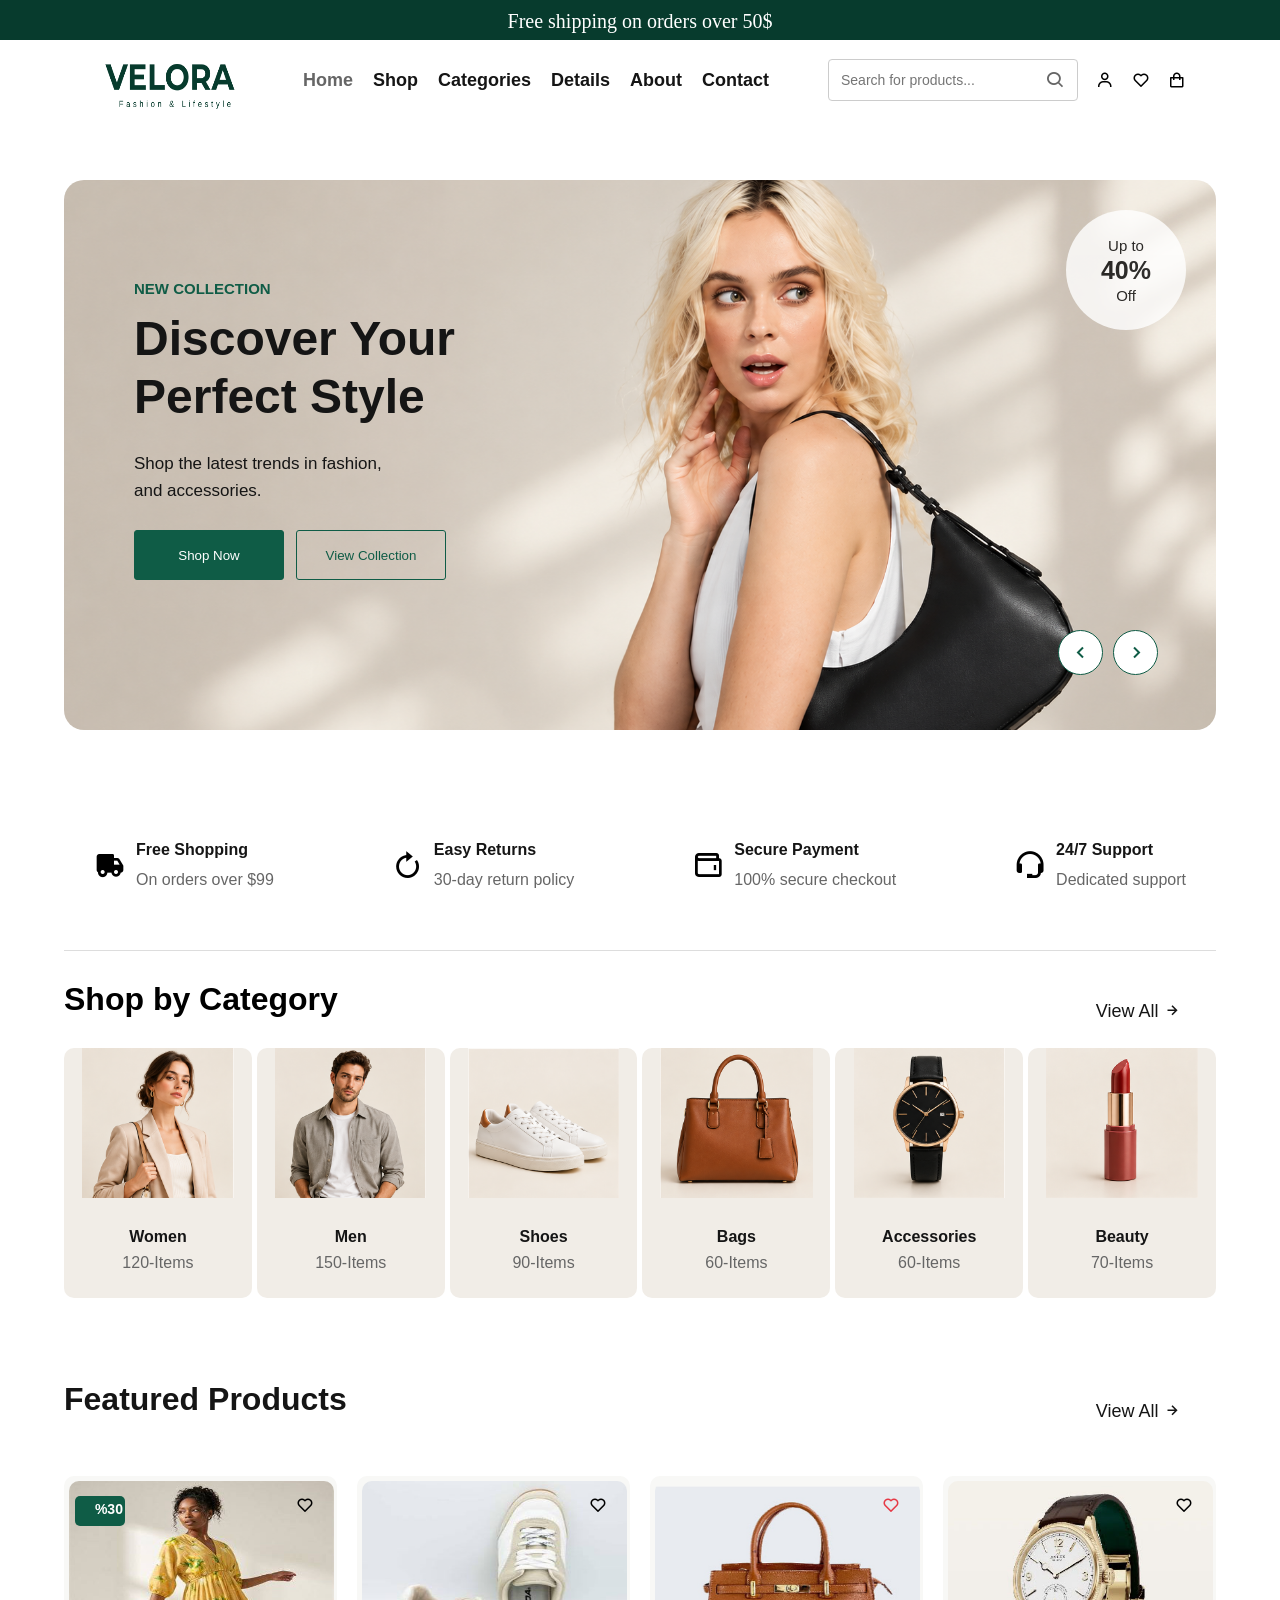
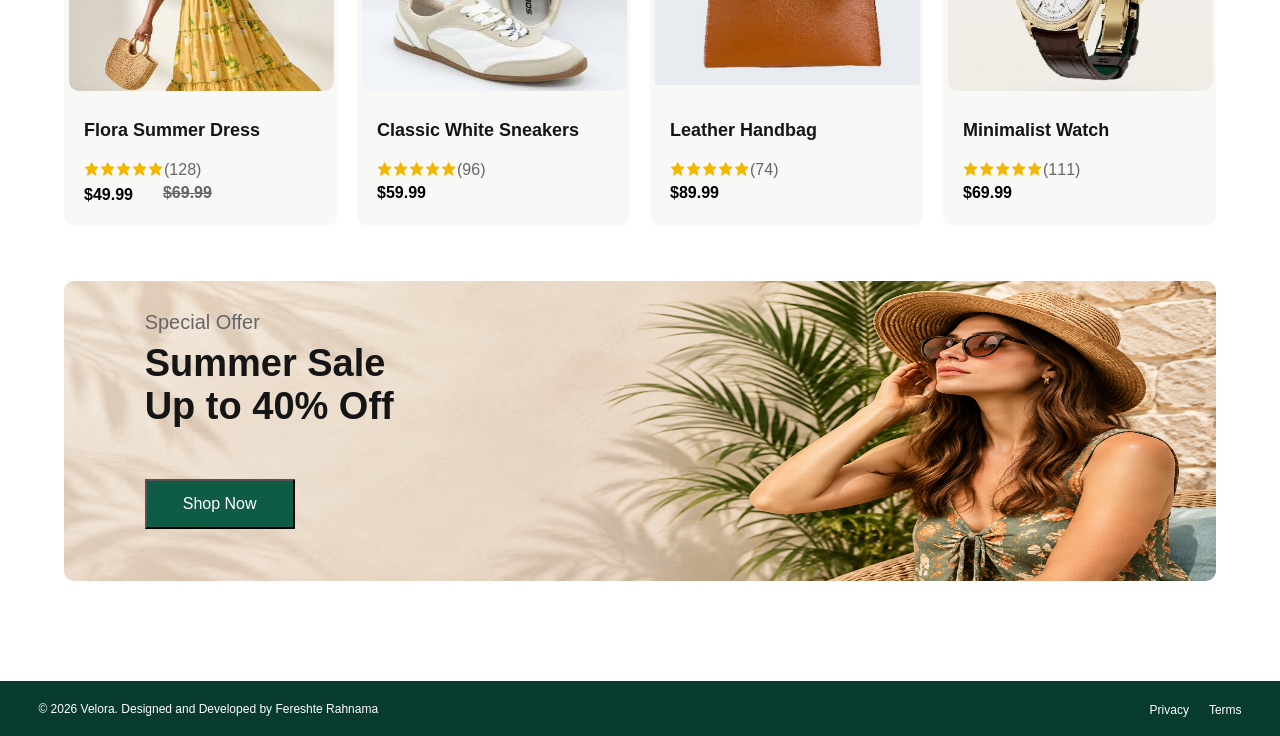
==== commit c804289c: "update shop.css, index.html & create details.html,details.css,cart.html,cart.css" ====
--- a/index.html
+++ b/index.html
@@ -21,7 +21,7 @@
             <li class="home"><a href="#">Home</a></li>
             <li><a href="shop.html">Shop</a></li>
             <li><a href="#">Categories</a></li>
-            <li><a href="#">Details</a></li>
+            <li><a href="details.html">Details</a></li>
             <li><a href="#">About</a></li>
             <li><a href="#">Contact</a></li>
         </ul>
--- a/css/style.css
+++ b/css/style.css
@@ -22,6 +22,7 @@
 }
 body {
     font-family: 'Poppins', sans-serif;
+    overflow-x: hidden;
 }
 /* end normalization */
 
@@ -562,44 +563,35 @@
 /* ***********************769px - 1199px ****************************** */
 @media (min-width: 769px) and (max-width: 1199px) {
 
-    header {
+ nav {
+        padding: 0 2%;
+    }
+    nav img {
+        width: 105px;
+        height: auto;
+        margin: 10px 5px;
+    }
+    nav ul {
+        gap: 8px;
+    }
+    nav ul li a {
+        font-size: 12px;
+    }
+    .icons {
+        gap: 8px;
+        margin: 0 5px;
+    }
+    .search-icon {
+        width: 150px;
         height: 38px;
     }
-    header p {
+    .search-icon input {
+        font-size: 10px;
+    }
+    .search-icon i {
         font-size: 17px;
-        padding-top: 9px;
-    }
-    nav {
-        height: 75px;
-        padding: 0 3%;
-    }
-    nav img {
-        width: 125px;
-        height: 50px;
-        margin: 12px 15px;
-    }
-    nav ul {
-        gap: 12px;
-    }
-    nav ul li a {
-        font-size: 14px;
-    }
-    .icons {
-        gap: 12px;
-        margin: 0 10px;
-        font-size: 17px;
-    }
-    .search-icon {
-        width: 180px;
-        height: 38px;
-        padding: 0 9px;
-    }
-    .search-icon input {
-        font-size: 12px;
-    }
-    .search-icon i {
-        font-size: 18px;
-    }
+    }
+
     .menu-toggle {
         display: none;
     }
@@ -798,75 +790,65 @@
 @media (max-width: 768px) {
 
     header {
-        height: 35px;
-    }
-    header p {
-        font-size: 14px;
-        padding-top: 8px;
-    }
-    nav {
-        height: 70px;
-        padding: 0 5%;
-        position: relative;
-        align-items: center;
-    }
-    nav img {
-        width: 105px;
-        height: auto;
-        margin: 0;
-    }
-    nav ul {
-        display: none;
-        position: absolute;
-        top: 70px;
-        right: 5%;
-        width:50%;
-        padding: 15px 0;
-        background-color: var(--primary);
-        flex-direction: column;
-        align-items: center;
-        gap: 0;
-        border-radius: 10px;
-        box-shadow: 0 8px 25px rgba(0, 0, 0, 0.12);
-        z-index: 10000;
-    }
+    height: 38px;
+  }
+  header p {
+    padding-top: 9px;
+    font-size: 14px;
+  }
+
+  nav {
+    height: 70px;
+    padding: 0 5%;
+    align-items: center;
+  }
+  nav img {
+    width: 105px;
+    height: auto;
+    margin: 10px 0;
+  }
+  nav ul {
+    display: none;
+  }
     nav ul.active {
-        display: flex;
-    }
-    nav ul li {
-        width: 100%;
-        text-align: center;
-    }
-    nav ul li a {
-        display: block;
-        padding: 12px;
-        font-size: 14px;
-        color: var(--white);
-    }
-    .home a{
-        color: var(--white);
-    }
-    .icons {
-        margin: 0;
-        gap: 12px;
-        font-size: 19px;
-    }
-    .search-icon {
-        display: none;
-    }
-    .menu-toggle {
-        display: flex;
-        justify-content: center;
-        align-items: center;
-        width: 38px;
-        height: 38px;
-        margin-left: 5px;
-        background-color: transparent;
-        border: 1px solid var(--primary);
-        border-radius: 5px;
-        color: var(--primary);
-        cursor: pointer;
-    }
+    display: flex;
+    position: absolute;
+    top: 108px;
+    left: 0;
+    width: 100%;
+    background-color: var(--white);
+    flex-direction: column;
+    gap: 20px;
+    padding: 25px 0;
+    box-shadow: 0 5px 15px rgba(0, 0, 0, 0.1);
+    z-index: 9999;
+    }
+  .icons {
+    margin: 0;
+    gap: 12px;
+  }
+  .search-icon {
+    width: 160px;
+    height: 38px;
+    padding: 0 8px;
+  }
+  .search-icon input {
+    font-size: 11px;
+  }
+  .search-icon i {
+    font-size: 17px;
+  }
+  .menu-toggle {
+    display: flex;
+    justify-content: center;
+    align-items: center;
+    border: none;
+    background: transparent;
+    color: var(--text);
+    font-size: 25px;
+    cursor: pointer;
+    padding: 0;
+  }
     .menu-toggle i {
         font-size: 24px;
     }
@@ -1136,6 +1118,9 @@
         padding: 10px;
         font-size: 13px;
     }
+        nav ul li a:hover{
+        color: var(--light-green);
+    }
     .banner {
         width: 94%;
         height: 400px;
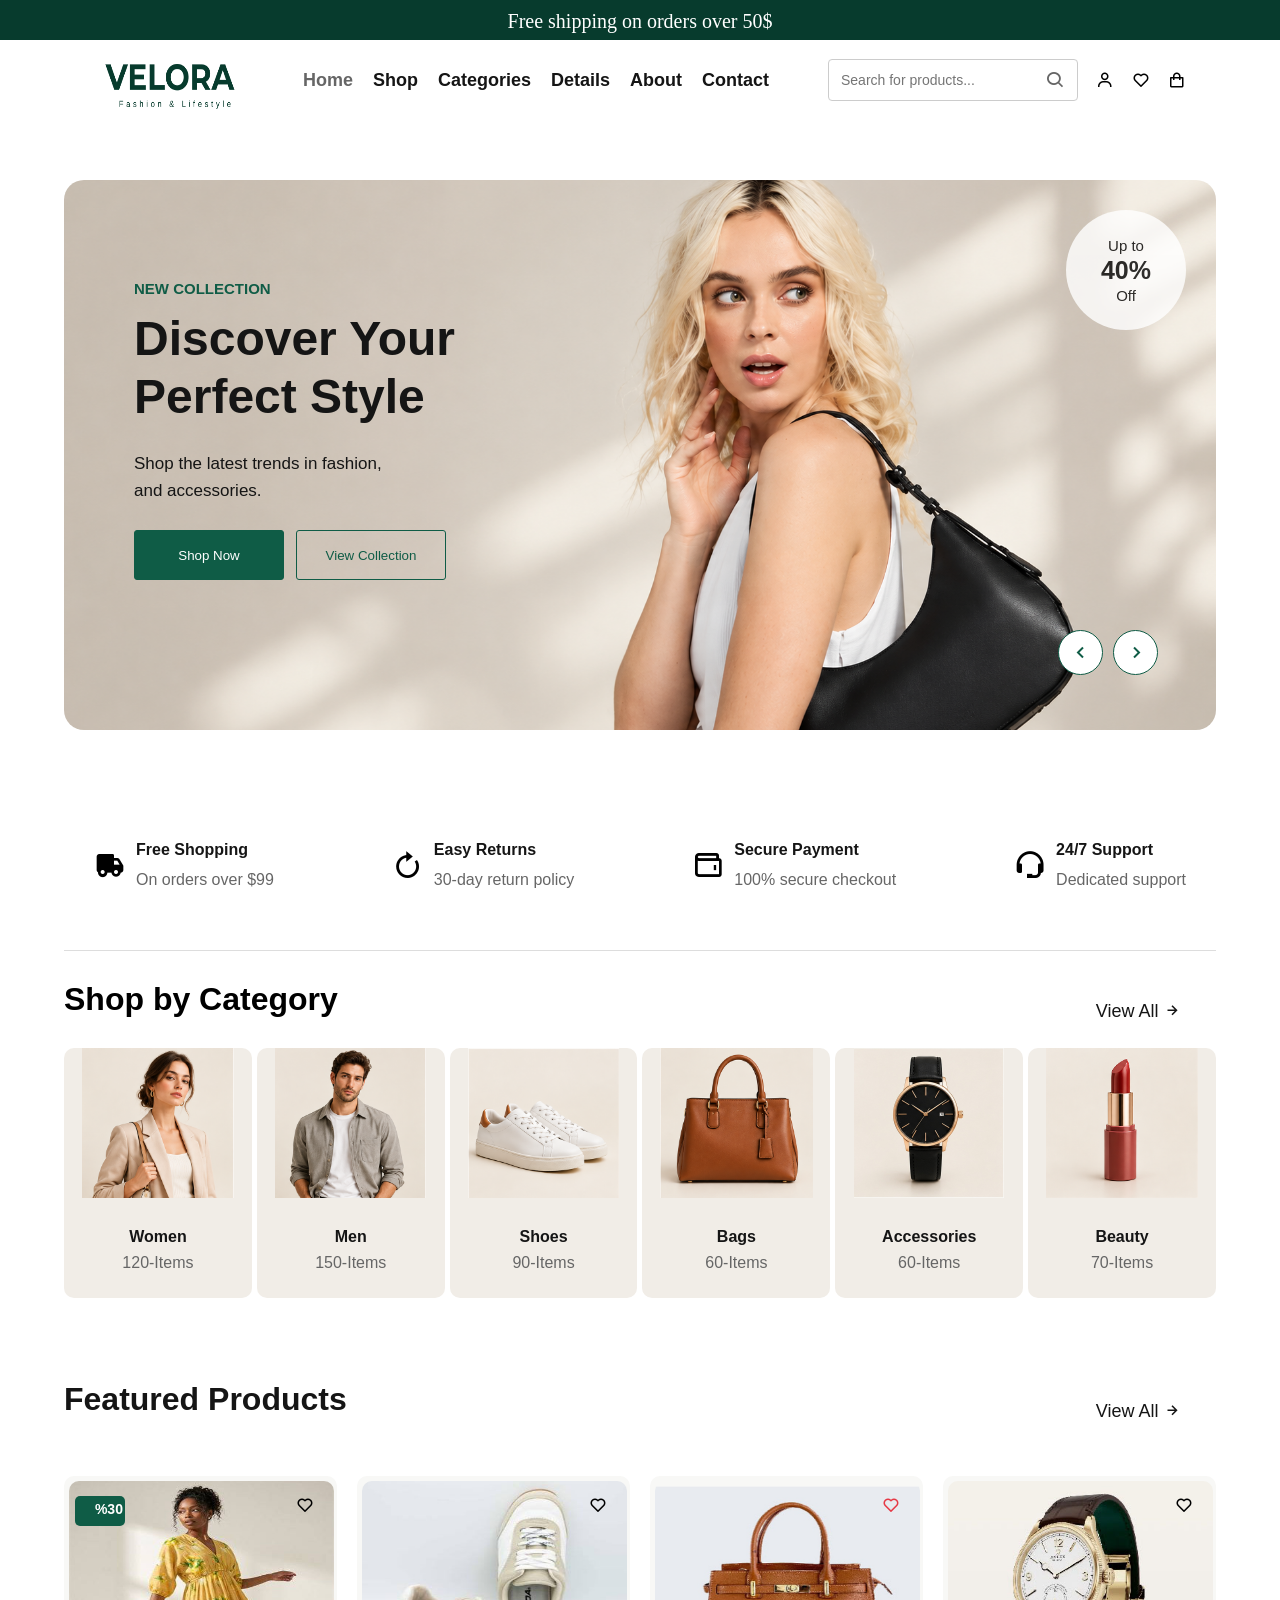
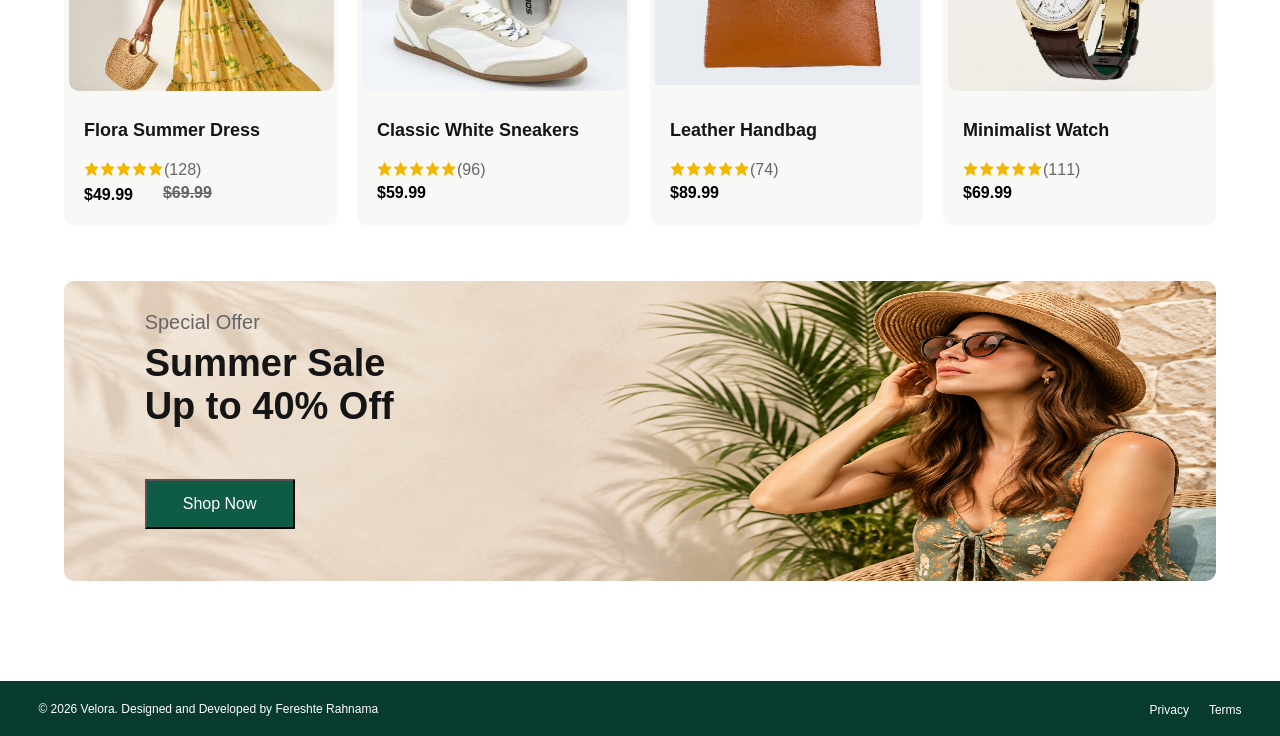
==== commit 1a42b93a: "update image and create readme and screenshots" ====
--- a/index.html
+++ b/index.html
@@ -190,7 +190,7 @@
             <p>60-Items</p>
         </div>
         <div class="shop-category-cards">
-            <img src="/assets/images/watch-pic.png" alt="watch-pic">
+            <img src="/assets/images/watch-pic.jpg" alt="watch-pic">
             <h4>Accessories</h4>
             <p>60-Items</p>
         </div>
--- a/css/style.css
+++ b/css/style.css
@@ -995,7 +995,7 @@
     }
     .featured-products-option {
         display: grid;
-        grid-template-columns: 1fr;
+        grid-template-columns: repeat(2,1fr);
         gap: 20px;
     }
     .featured-products-cards {
@@ -1006,7 +1006,7 @@
     .featured-products-cards img {
         width: calc(100% - 10px);
         height: 62%;
-        object-fit: cover;
+        object-fit: contain;
     }
     .featured-products-cards h3 {
         margin: 15px;
@@ -1064,21 +1064,20 @@
         height: 40px;
         font-size: 13px;
     }
-    .final-section {
-        min-height: auto;
-        padding: 15px 5%;
-        flex-direction: column;
-        justify-content: center;
-        gap: 10px;
-        text-align: center;
-    }
-    .final-section p,
-    .final-section a {
-        font-size: 10px;
-    }
-    .final-section ul {
-        gap: 15px;
-    }
+  .final-section {
+    min-height: 70px;
+    padding: 12px 5%;
+    gap: 10px;
+  }
+  .final-section p {
+    font-size: 10px;
+  }
+  .final-section ul {
+    gap: 12px;
+  }
+  .final-section a {
+    font-size: 10px;
+  }
 }
 /* ***************************  max-width: 480px ****************/
 @media (max-width: 480px) {
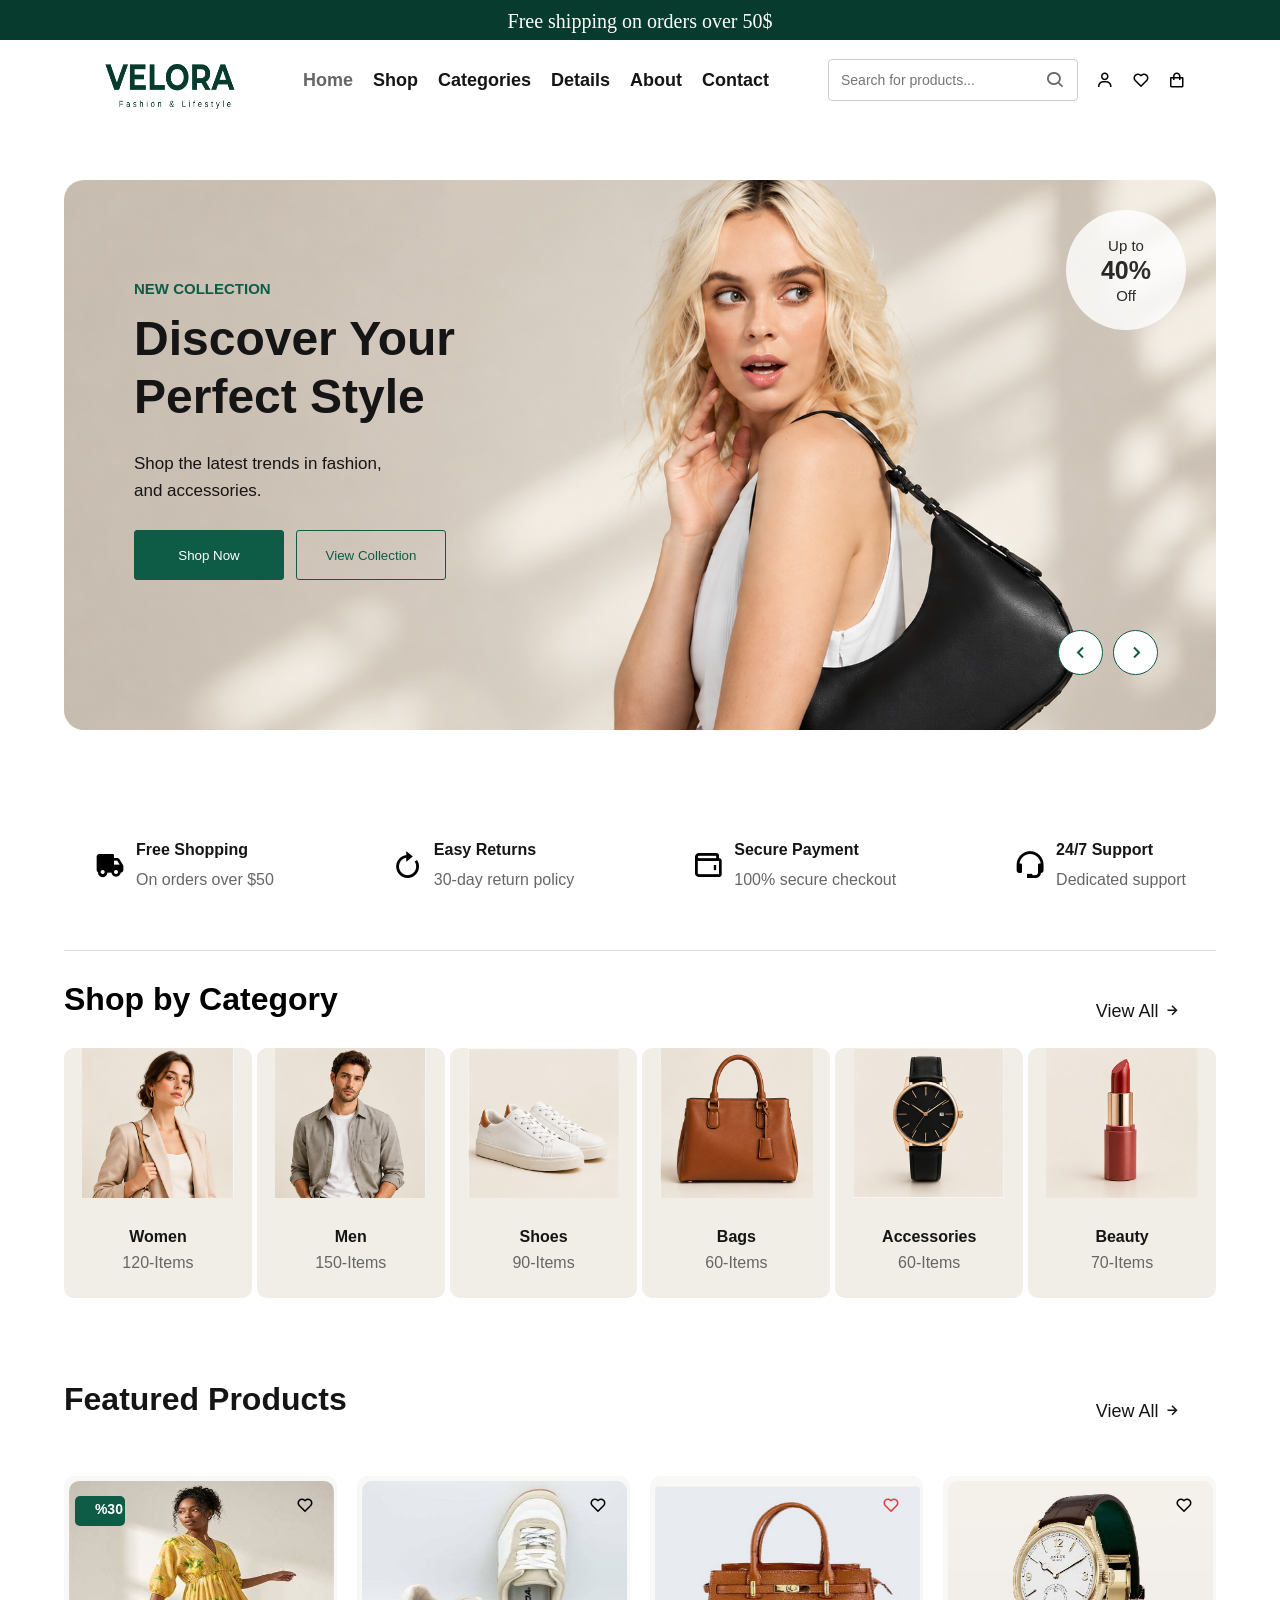
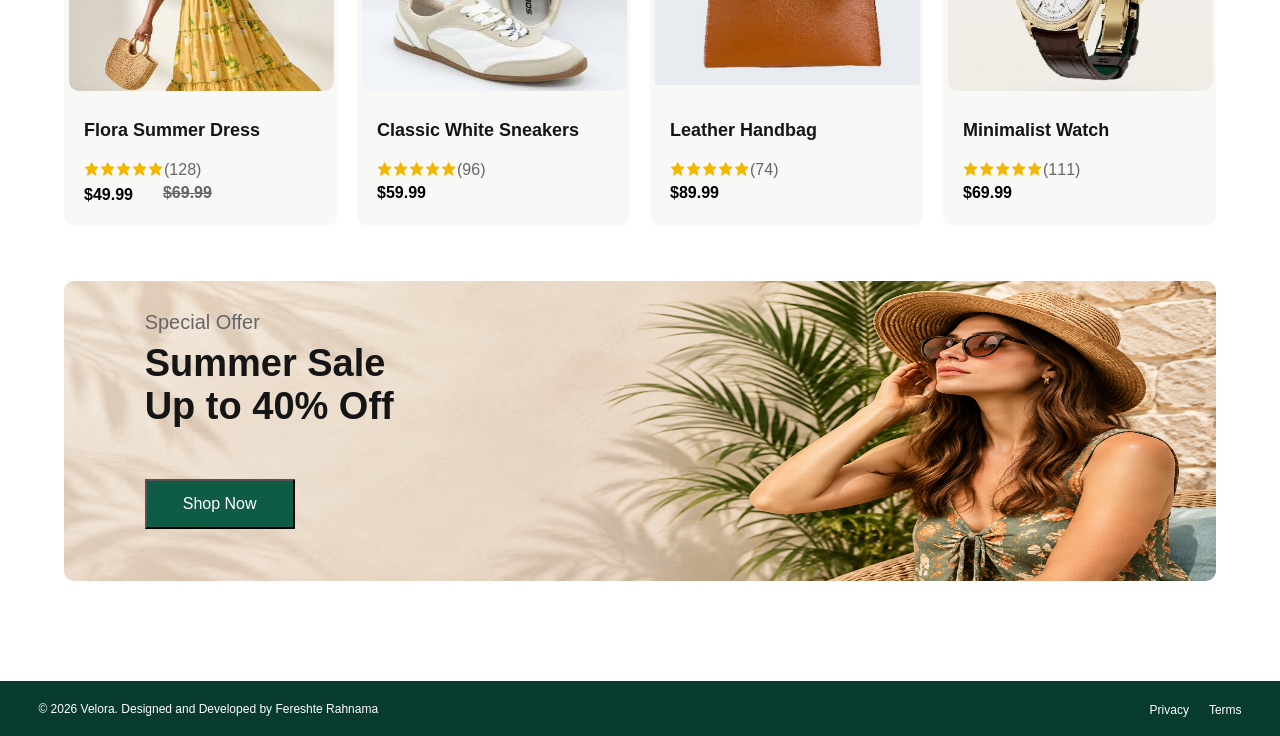
==== commit 861ef79e: "update code" ====
--- a/index.html
+++ b/index.html
@@ -130,7 +130,7 @@
         <i class='bx bxs-truck'></i>
         <div>
         <h4>Free Shopping</h4>
-        <p>On orders over $99</p>
+        <p>On orders over $50</p>
         </div>
     </div>
 
@@ -170,32 +170,32 @@
             <i class='bx bx-right-arrow-alt'></i>
     <div class="shop-category-features">
         <div class="shop-category-cards">
-            <img src="/assets/images/woman-pic.png" alt="woman-pic">
+            <img src="./assets/images/woman-pic.png" alt="woman-pic">
             <h4>Women</h4>
             <p>120-Items</p>
         </div>
         <div class="shop-category-cards">
-            <img src="/assets/images/man-pic.png" alt="man-pic">
+            <img src="./assets/images/man-pic.png" alt="man-pic">
             <h4>Men</h4>
             <p>150-Items</p>
         </div>
         <div class="shop-category-cards">
-            <img src="/assets/images/shoes-pic.png" alt="shoes-pic">
+            <img src="./assets/images/shoes-pic.png" alt="shoes-pic">
             <h4>Shoes</h4>
             <p>90-Items</p>
         </div>
         <div class="shop-category-cards">
-            <img src="/assets/images/bag-pic.png" alt="bag-pic">
+            <img src="./assets/images/bag-pic.png" alt="bag-pic">
             <h4>Bags</h4>
             <p>60-Items</p>
         </div>
         <div class="shop-category-cards">
-            <img src="/assets/images/watch-pic.jpg" alt="watch-pic">
+            <img src="./assets/images/watch-pic.jpg" alt="watch-pic">
             <h4>Accessories</h4>
             <p>60-Items</p>
         </div>
         <div class="shop-category-cards">
-            <img src="/assets/images/lip-stick-pic.png" alt="lip-stick-pic">
+            <img src="./assets/images/lip-stick-pic.png" alt="lip-stick-pic">
             <h4>Beauty</h4>
             <p>70-Items</p>
         </div>
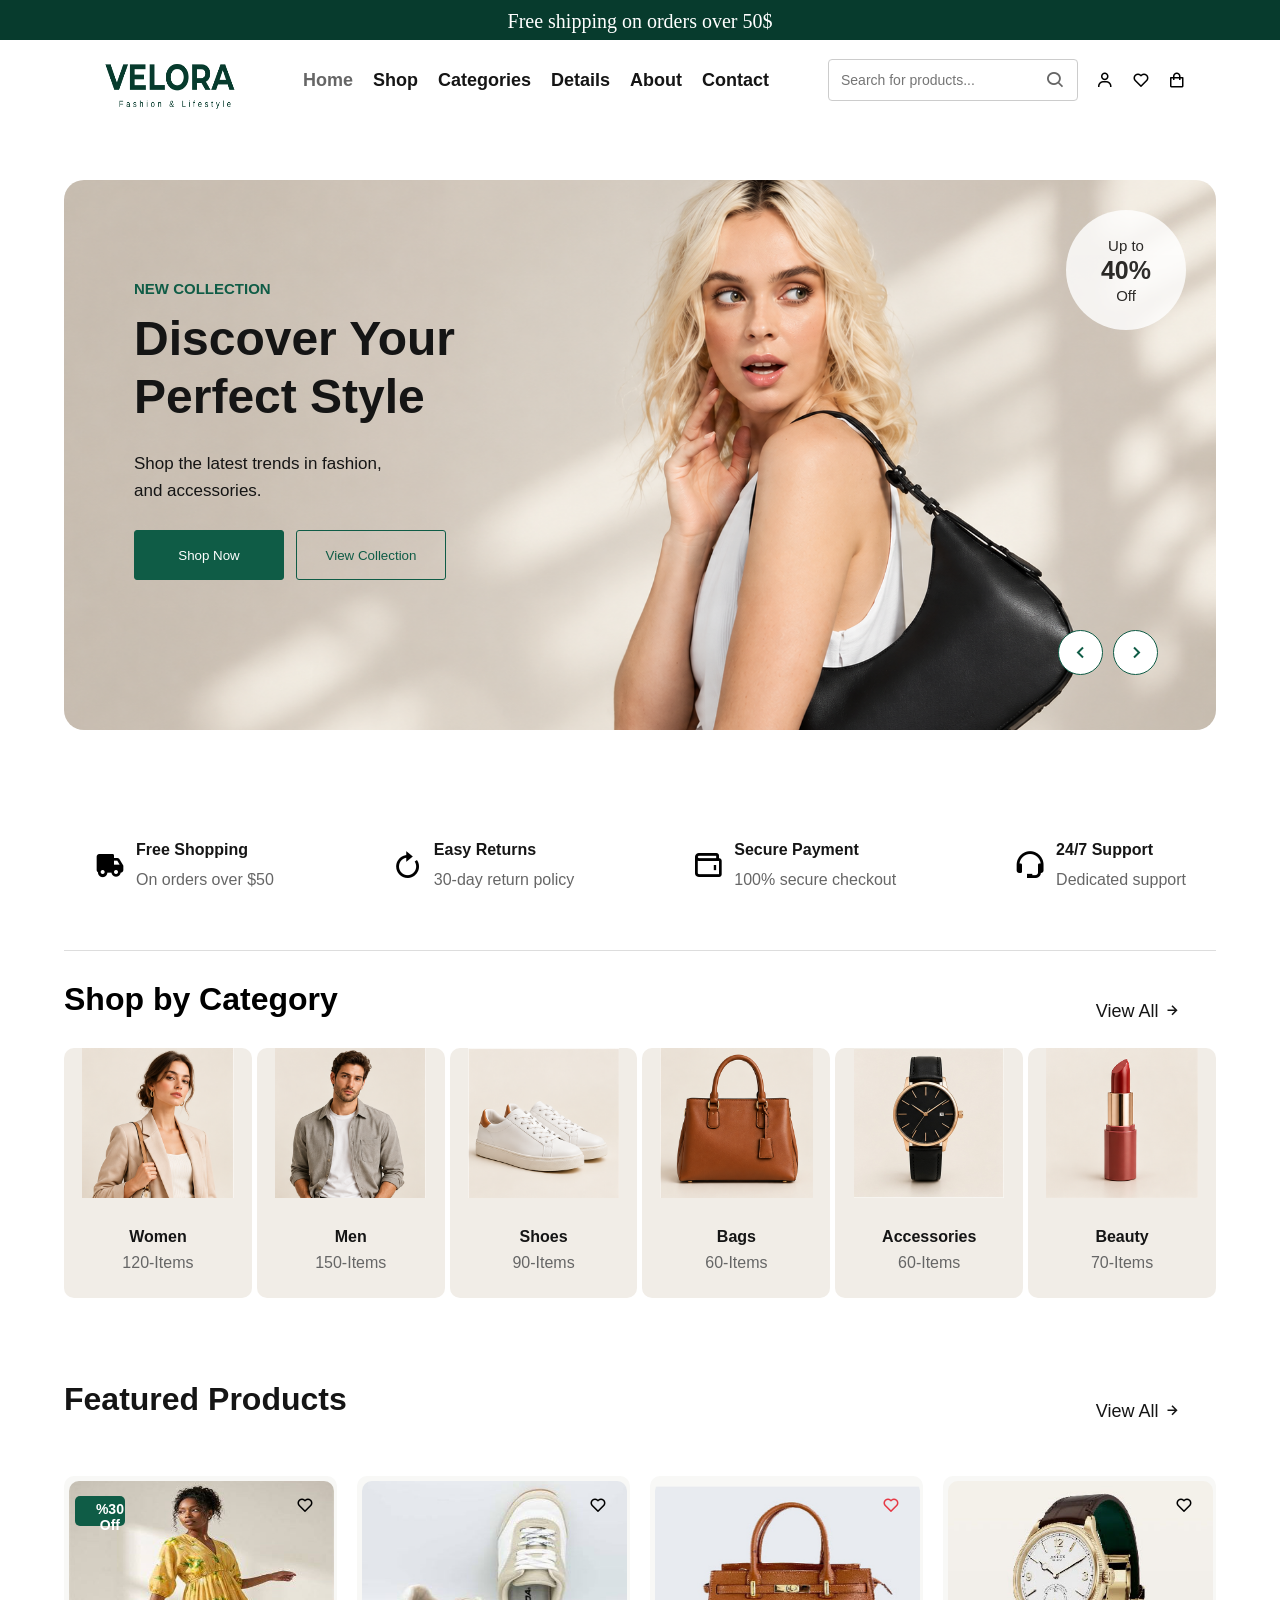
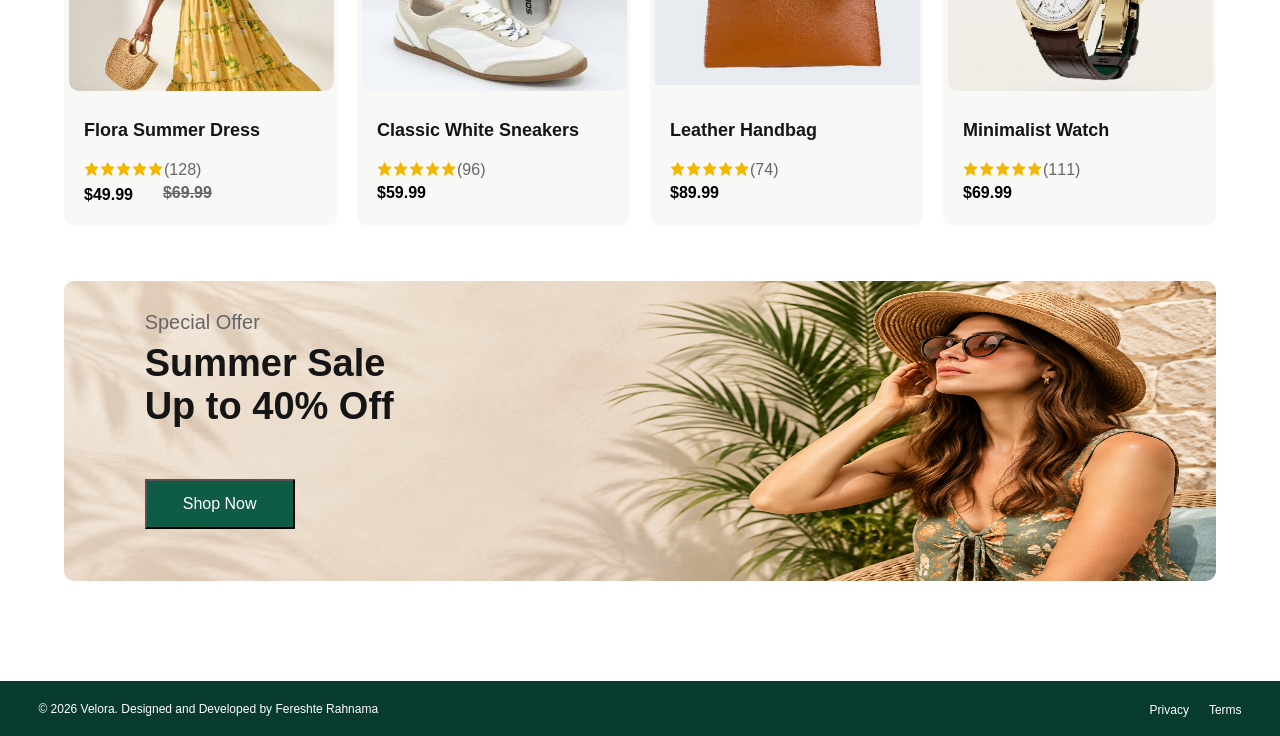
==== commit 7b115a23: "Update index.html" ====
--- a/index.html
+++ b/index.html
@@ -215,7 +215,7 @@
                 <i class='bx bx-heart'></i>
             </div>
             <div class="featured-card-off">
-                <h4>%30</h4>
+                <h4>%30 Off</h4>
             </div>
             <h3>Flora Summer Dress</h3>
             <span class="rating">
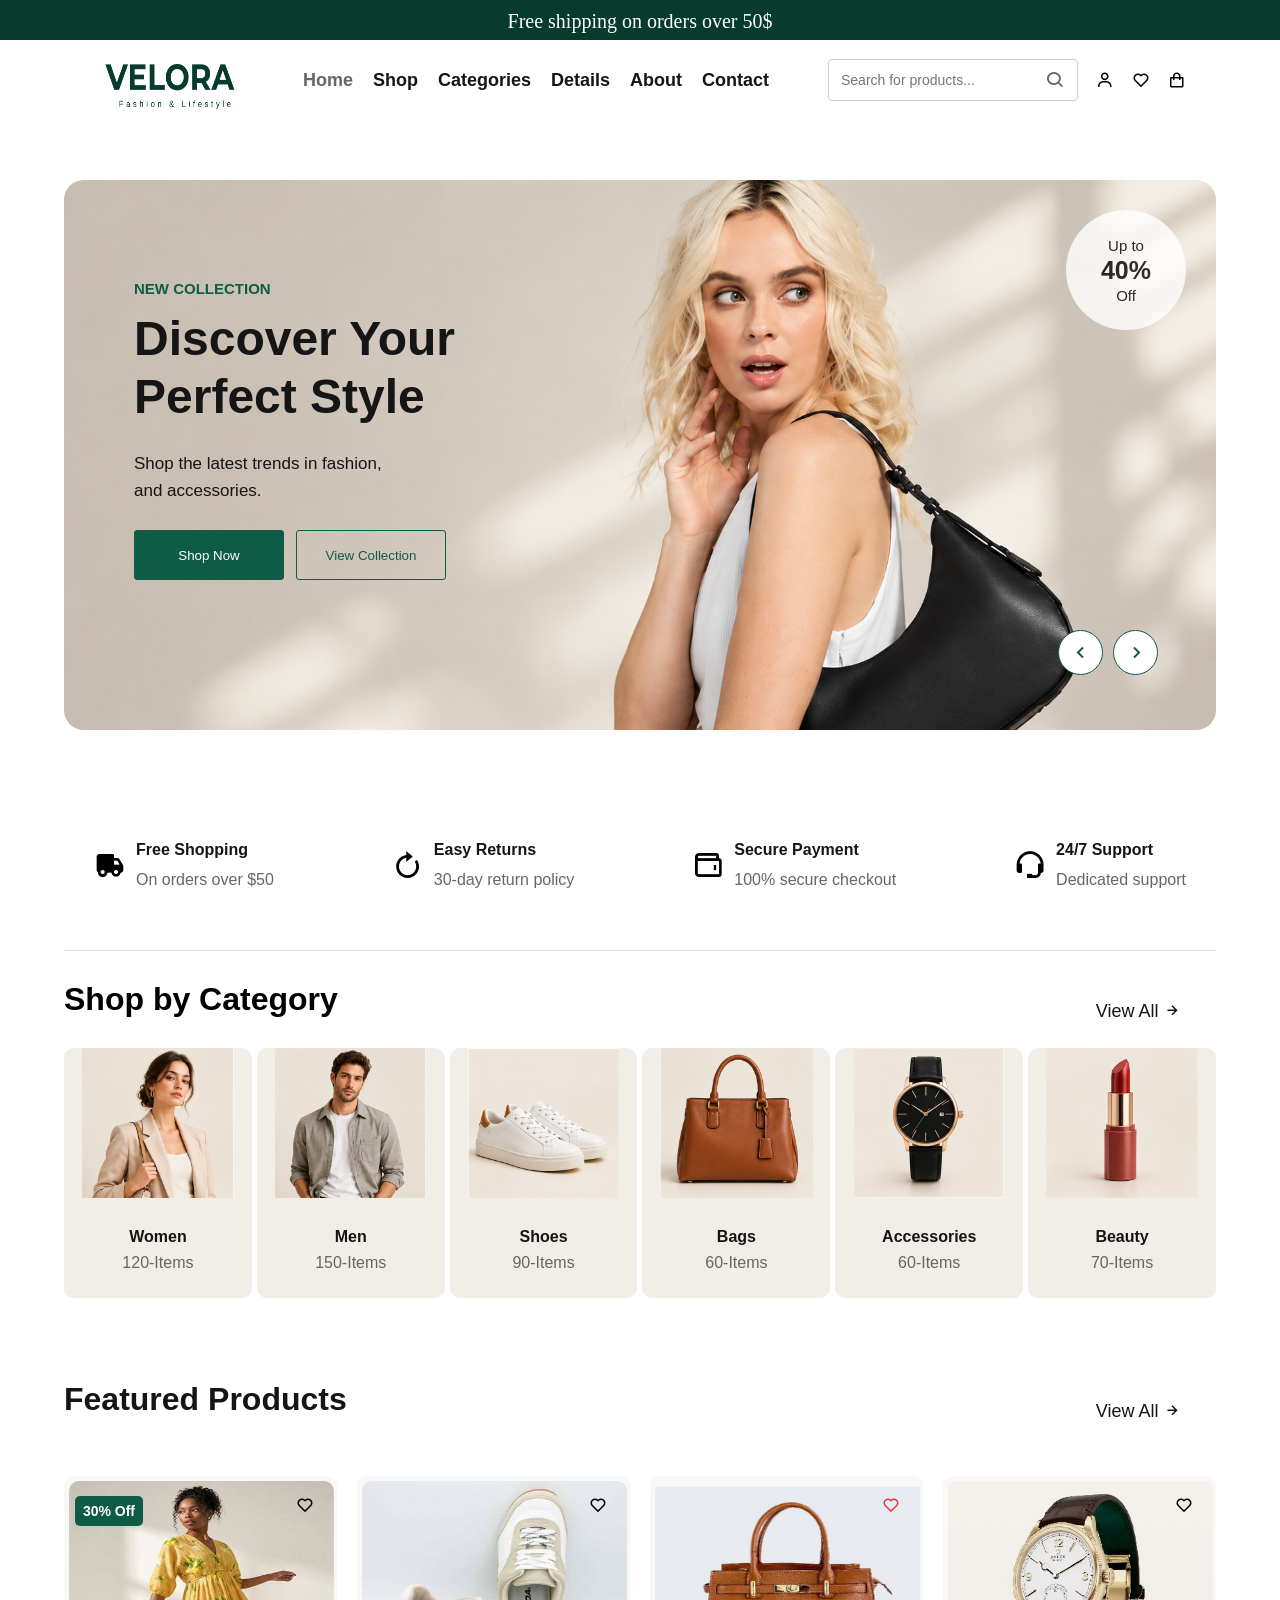
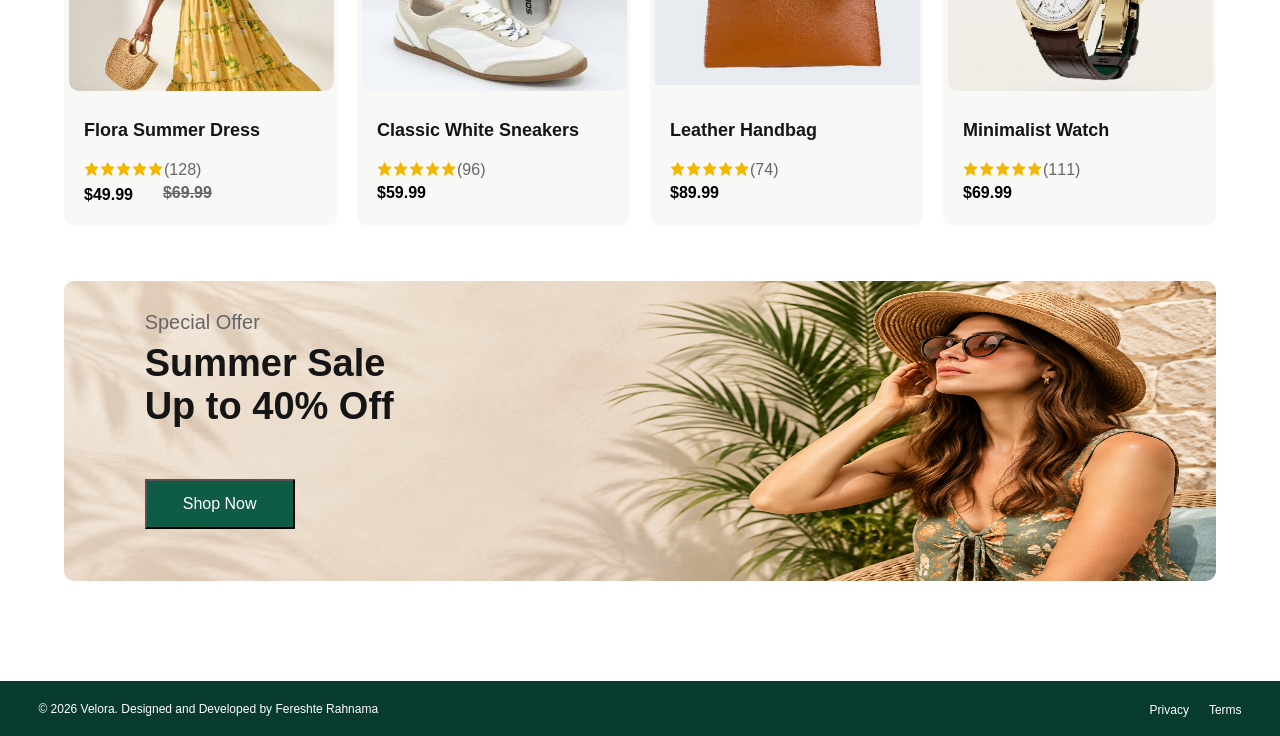
==== commit 482bb89e: "update index.html and css" ====
--- a/index.html
+++ b/index.html
@@ -215,7 +215,7 @@
                 <i class='bx bx-heart'></i>
             </div>
             <div class="featured-card-off">
-                <h4>%30 Off</h4>
+                <h4>30% Off</h4>
             </div>
             <h3>Flora Summer Dress</h3>
             <span class="rating">
--- a/css/style.css
+++ b/css/style.css
@@ -427,18 +427,35 @@
     border-radius: 10px;
     transition: var(--transitionEl);
 }
-.featured-card-off{
+.featured-card-off {
     position: absolute;
     top: 20px;
     left: 4%;
-    background-color:var(--primary);
-    width: 50px;
+    display: flex;
+    align-items: center;
+    justify-content: center;
+    width: max-content;
+    min-width: 0;
     height: 30px;
-    text-align: center;
-    padding-top: 5px;
+    padding: 0 8px;
+    background-color: var(--primary);
+    color: var(--white);
     border-radius: 5px;
     font-size: 14px;
-    color: var(--white);
+    white-space: nowrap;
+}
+.featured-products-cards .featured-card-off h4 {
+    margin: 0 !important;
+    padding: 0;
+    width: 100%;
+    height: 100%;
+    display: flex;
+    align-items: center;
+    justify-content: center;
+    font-size: 14px;
+    font-weight: 600;
+    text-align: center;
+    white-space: nowrap;
 }
 .featured-card-heart >i{
     position: absolute;
@@ -1023,7 +1040,7 @@
     .featured-card-off {
         top: 15px;
         left: 4%;
-        width: 48px;
+        width: 68px;
         height: 28px;
         font-size: 12px;
     }
